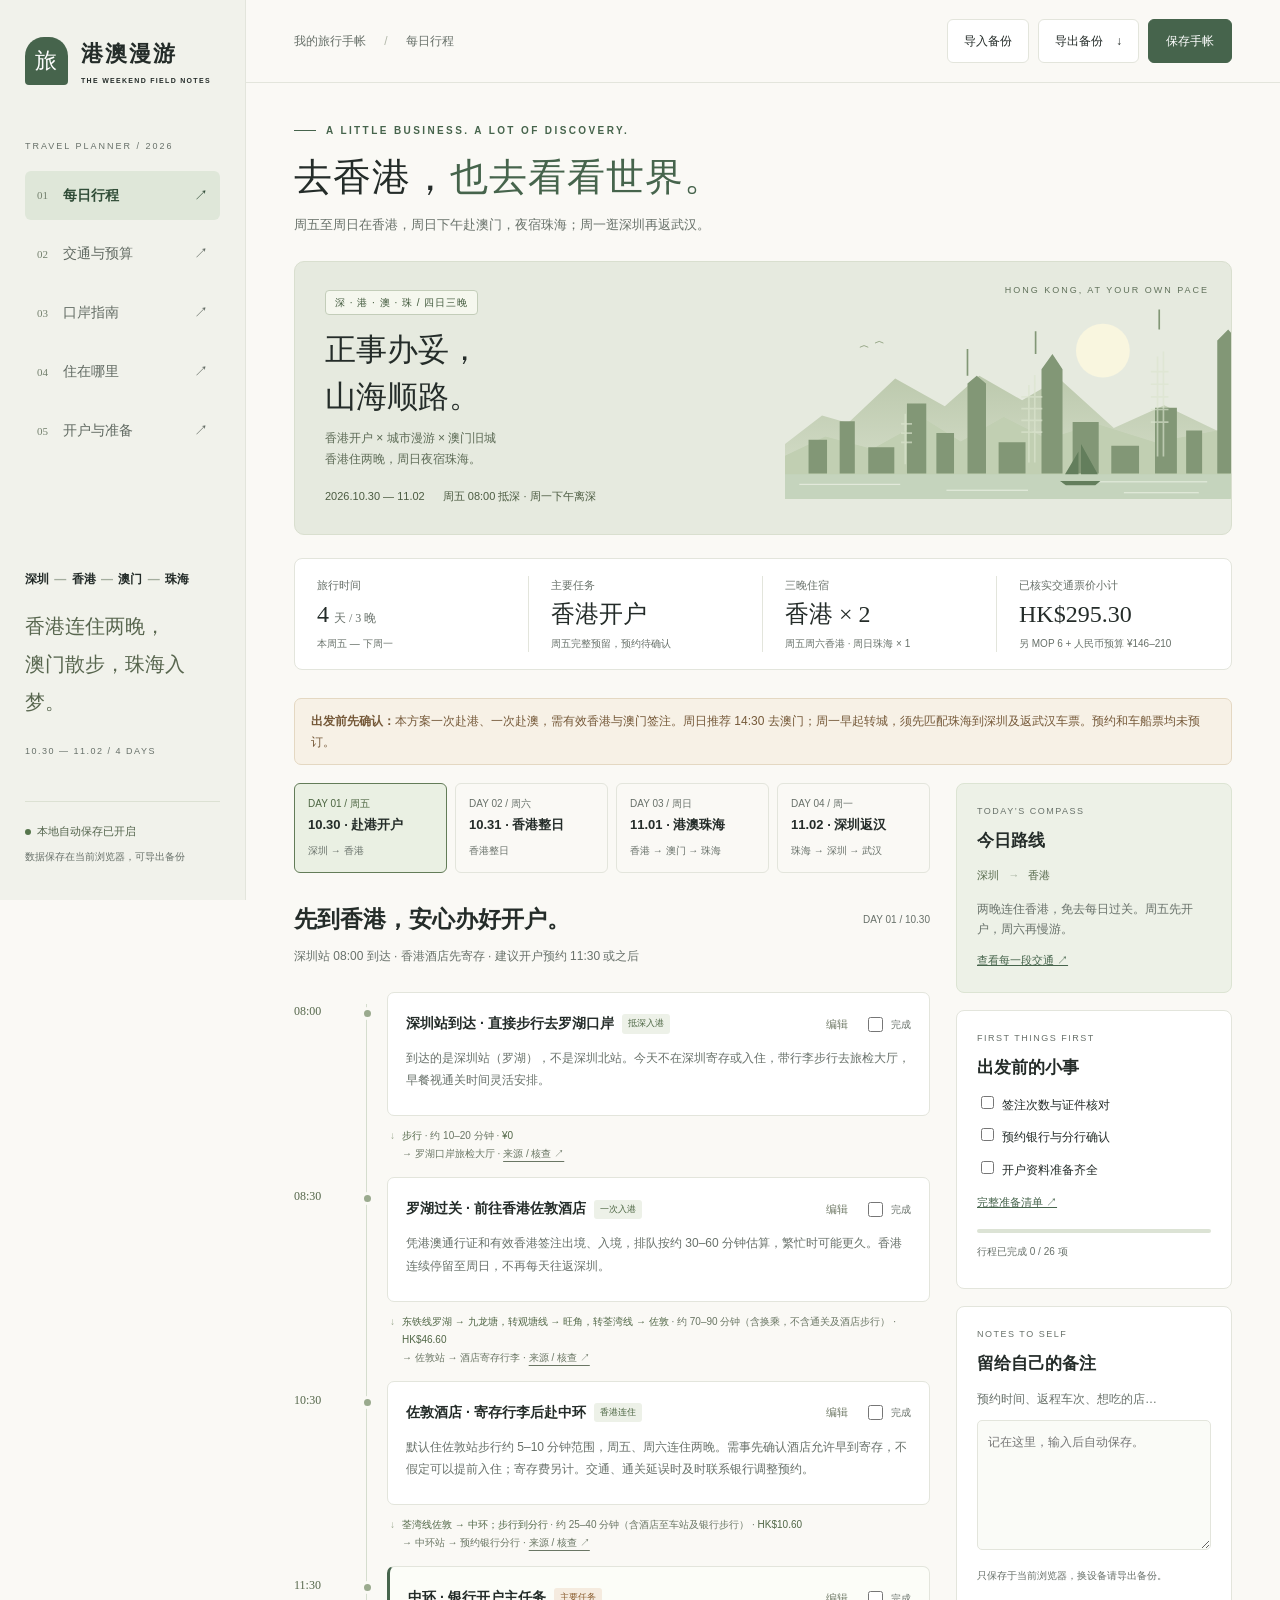
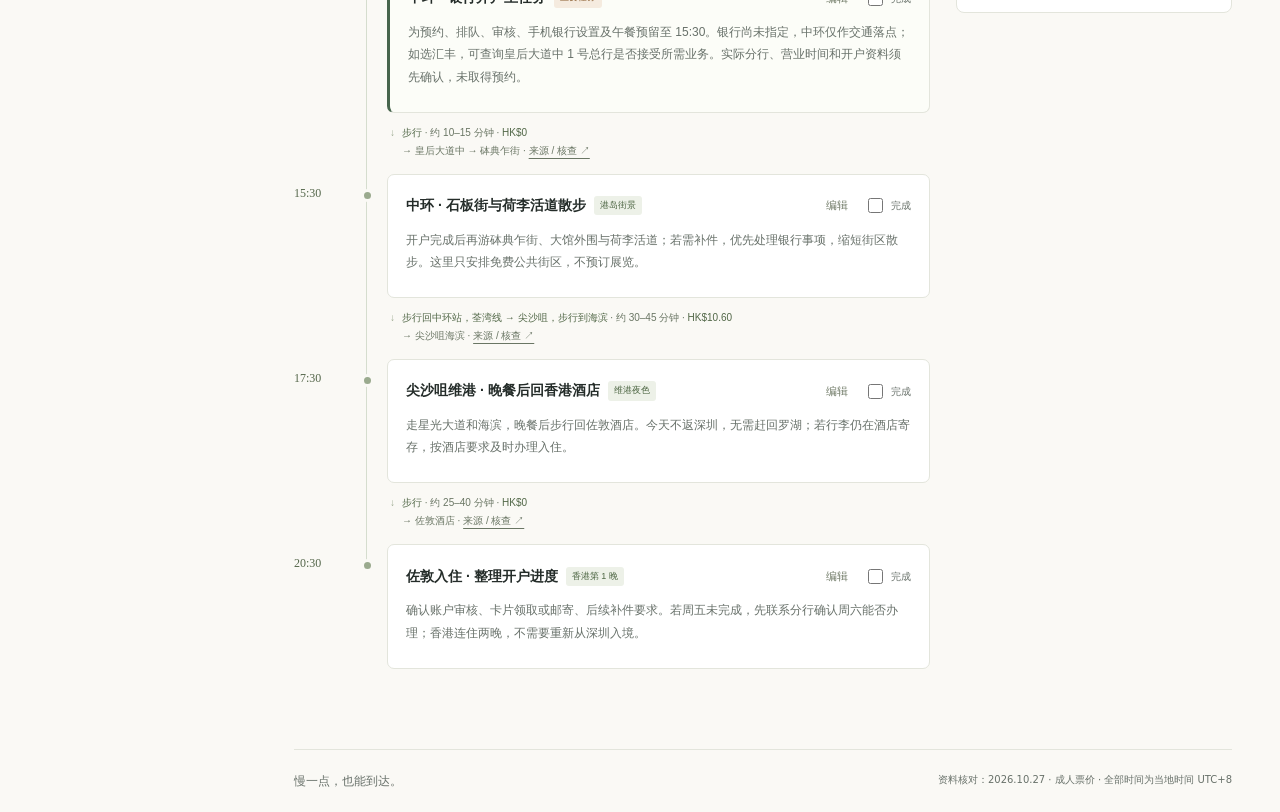
==== index.html @ 9a5b07c8 "Build Hong Kong and Macau travel planner with local persistence" ====
<!doctype html>
<html lang="zh-CN"><head><meta charset="UTF-8"><meta name="viewport" content="width=device-width, initial-scale=1"><meta name="theme-color" content="#faf9f5"><title>港澳漫游 · 四日旅行手帐</title><link rel="stylesheet" href="style.css"><script defer src="data.js"></script><script defer src="app.js"></script></head>
<body><a class="skip" href="#main">跳到主要内容</a>
<aside class="sidebar"><a class="brand" href="#itinerary"><span class="brand-mark">旅</span><span>港澳漫游<small>THE WEEKEND FIELD NOTES</small></span></a><div class="edition">TRAVEL PLANNER / 2026</div><nav aria-label="主导航"><a href="#itinerary" data-page="itinerary"><span>01</span>每日行程 <b>↗</b></a><a href="#transport" data-page="transport"><span>02</span>交通与预算 <b>↗</b></a><a href="#ports" data-page="ports"><span>03</span>口岸指南 <b>↗</b></a><a href="#stay" data-page="stay"><span>04</span>住在哪里 <b>↗</b></a><a href="#prepare" data-page="prepare"><span>05</span>开户与准备 <b>↗</b></a></nav><div class="side-trip"><div class="mini-route">深圳 <i>—</i> 香港 <i>—</i> 澳门 <i>—</i> 珠海</div><p>香港连住两晚，<br>澳门散步，珠海入梦。</p><span>10.30 — 11.02 / 4 DAYS</span></div><div class="side-bottom"><span class="dot"></span><span id="save-status" role="status">本地自动保存已开启</span><small>数据保存在当前浏览器，可导出备份</small></div></aside>
<div class="workspace"><header class="topbar"><span>我的旅行手帐 <span class="slash">/</span> <span id="breadcrumb">每日行程</span></span><div class="tools"><button id="legacy-export" hidden>导出旧方案</button><button id="import-button">导入备份</button><input id="import-file" type="file" accept="application/json,.json" hidden><button id="export-button">导出备份 <span>↓</span></button><button class="primary small" id="save-button">保存手帐</button></div></header>
<main id="main" tabindex="-1"></main><footer>慢一点，也能到达。 <span>资料核对：2026.10.27 · 成人票价 · 全部时间为当地时间 UTC+8</span></footer></div>
<div id="toast" role="status" aria-live="polite"></div>
<dialog id="edit-dialog"><form id="edit-form"><div class="section-kicker">MAKE IT YOURS</div><h2>编辑行程安排</h2><label>时间<input name="time" required maxlength="50"></label><label>地点 / 事项<input name="title" required maxlength="120"></label><label>具体安排<textarea name="description" rows="4" required maxlength="2000"></textarea></label><label>我的备注<textarea name="note" rows="3" maxlength="2000"></textarea></label><p class="muted">调整时间后请自行检查交通衔接；交通票价保留官方来源。</p><div class="dialog-actions"><button type="button" id="cancel-edit">取消</button><button type="submit" class="primary">保存修改</button></div></form></dialog>
</body></html>
---- style.css ----
:root{--paper:#faf9f5;--ink:#242c29;--muted:#68716a;--line:#e3e5dc;--green:#46644c;--light:#edf1e8;--orange:#a24d2f;--white:#fff;--serif:Georgia,'Songti SC','STSong',serif}*{box-sizing:border-box}body{margin:0;background:var(--paper);color:var(--ink);font-family:-apple-system,BlinkMacSystemFont,'PingFang SC','Microsoft YaHei',sans-serif;font-size:14px;line-height:1.7}a{color:inherit}button,input,textarea,select{font:inherit}button,a,input,textarea,select{touch-action:manipulation}button{cursor:pointer;min-height:44px;border:1px solid var(--line);background:white;padding:9px 16px;border-radius:6px;color:var(--ink);transition:background .15s}button:hover{background:var(--light)}:focus-visible{outline:3px solid #8b6539;outline-offset:4px}button.primary{background:var(--green);color:white;border-color:var(--green)}button.primary:hover{background:#344e39}.small{padding:7px 17px}a[target]{text-underline-offset:4px}.sidebar{position:fixed;width:246px;inset:0 auto 0 0;background:#f1f2eb;border-right:1px solid var(--line);padding:35px 25px;display:flex;flex-direction:column;z-index:5}.brand{text-decoration:none;display:flex;gap:13px;align-items:center;font-size:22px;font-weight:650;letter-spacing:2px}.brand-mark{width:43px;height:48px;display:grid;place-items:center;background:var(--green);color:#fff;border-radius:19px 19px 4px 4px;font-family:var(--serif);font-weight:400}.brand small{display:block;font-size:7px;letter-spacing:1.3px;margin-top:3px}.edition{font-size:9px;letter-spacing:2px;color:var(--muted);margin:52px 0 16px}nav{display:grid;gap:9px}nav a{display:flex;text-decoration:none;align-items:center;gap:15px;border-radius:6px;padding:13px 12px;color:#616a62;font-size:14px}nav a span{font:11px Georgia;color:#74816e}nav a b{margin-left:auto;font-weight:400}nav a.active{background:#dfe7d9;color:#314d38;font-weight:600}nav a:hover{background:#e5eadd}.side-trip{margin-top:auto;padding-top:50px}.mini-route{font-size:13px;font-weight:600}.mini-route i{color:#a4ad9e;font-style:normal;margin:0 4px}.side-trip p{font-family:var(--serif);font-size:20px;line-height:1.9;margin:17px 0;color:#58664f}.side-trip>span{font-size:9px;letter-spacing:1.5px;color:var(--muted)}.side-bottom{margin-top:40px;border-top:1px solid #dce1d3;padding-top:20px;font-size:11px;color:#52634b}.side-bottom small{display:block;font-size:10px;margin-top:7px;color:var(--muted)}.dot{display:inline-block;width:6px;height:6px;border-radius:50%;background:#56754c;margin-right:6px}.workspace{margin-left:246px}.topbar{height:83px;border-bottom:1px solid var(--line);padding:0 48px;display:flex;align-items:center;justify-content:space-between;color:var(--muted);font-size:12px}.slash{margin:0 15px;color:#b3b9ab}.tools{display:flex;gap:9px}.tools button{font-size:12px}.tools button span{margin-left:10px}main{max-width:1390px;margin:auto;padding:39px 48px 60px}.section-kicker{font-size:10px;color:var(--green);letter-spacing:2.4px;font-weight:600;display:flex;align-items:center;gap:10px}.section-kicker:before{content:'';width:22px;height:1px;background:var(--green)}h1{font-family:var(--serif);font-size:38px;font-weight:500;line-height:1.4;letter-spacing:1px;margin:12px 0 10px}h1 em{font-style:normal;color:var(--green)}.intro{color:var(--muted);font-size:13px;margin:0 0 25px}h2{font-size:21px;font-family:var(--serif);font-weight:600;margin:0}h3{font-size:16px;margin:0 0 8px}p{margin:8px 0}.hero{display:grid;grid-template-columns:1.1fr 1fr;min-height:226px;background:#e6eadf;border:1px solid #d9dfcf;border-radius:10px;overflow:hidden;position:relative}.hero-copy{padding:28px 30px;z-index:1}.pill{display:inline-block;border:1px solid #c3cdb9;color:#41593c;background:#f5f7ee;padding:3px 9px;border-radius:4px;font-size:10px;letter-spacing:1px}.hero h2{font-size:31px;margin:12px 0 7px;font-weight:500;line-height:1.5}.hero p{font-size:12px;color:#5d6b56}.hero-meta{display:flex;gap:18px;margin-top:18px;color:#4c5c42;font-size:11px}.hero-art{position:relative;align-self:stretch;overflow:hidden;min-width:0}.hero-art svg{height:100%;width:100%;position:absolute;bottom:0;right:0}.art-caption{position:absolute;right:22px;top:21px;font-size:9px;letter-spacing:2px;color:#62725c}.stats{display:grid;grid-template-columns:repeat(4,1fr);margin:23px 0 28px;border:1px solid var(--line);background:white;border-radius:8px;padding:17px 0}.stat{padding:0 22px;border-right:1px solid var(--line)}.stat:last-child{border:0}.stat small{display:block;color:var(--muted);font-size:11px}.stat strong{font-family:Georgia,'Songti SC',serif;font-size:24px;font-weight:400}.stat strong span{font-family:inherit;font-size:12px;margin-left:5px;color:var(--muted)}.stat .tiny{font-size:10px;color:var(--muted)}.notice{border:1px solid #e4d8c2;background:#f7f1e6;color:#755939;border-radius:7px;padding:12px 16px;font-size:12px;margin:18px 0}.notice strong{font-weight:600}.itinerary-layout{display:grid;grid-template-columns:minmax(0,1fr) 276px;gap:26px}.day-tabs{display:grid;grid-template-columns:repeat(4,1fr);gap:8px;margin-bottom:27px}.day-tab{text-align:left;padding:12px 13px;border-radius:6px;background:transparent;line-height:1.5}.day-tab span{font-size:10px;color:var(--muted);display:block}.day-tab b{display:block;font-size:13px;margin:4px 0}.day-tab small{font-size:10px;color:var(--muted)}.day-tab[aria-selected=true]{border-color:#637c58;background:#eaf0e3}.day-tab[aria-selected=true] span{color:#4c6541}.day-heading{display:flex;align-items:center;justify-content:space-between;margin:0 0 7px}.day-heading h2{font-size:23px}.day-heading>span{font-size:10px;color:var(--muted)}.day-sub{font-size:12px;color:var(--muted);margin:0 0 26px}.timeline{padding-left:0}.event{position:relative;display:grid;grid-template-columns:66px minmax(0,1fr);gap:14px}.event:before{content:'';position:absolute;left:72px;top:12px;bottom:-16px;width:1px;background:#d5ddce}.event:last-child:before{display:none}.time{font:12px Georgia;padding-top:12px;color:#56684c}.event-content{position:relative;padding:0 0 0 13px;min-width:0}.event-content:before{content:'';position:absolute;left:-13px;top:15px;width:7px;height:7px;background:#9aaa8e;border:3px solid var(--paper);border-radius:50%;box-sizing:content-box}.event-card{background:white;border:1px solid var(--line);border-radius:7px;padding:16px 18px}.event-card.priority{border-left:3px solid var(--green);background:#fcfdf8}.event-top{display:flex;align-items:center;gap:8px}.event-top h3{font-size:14px;font-weight:600;margin:0}.event-card p{font-size:12px;color:var(--muted);line-height:1.85}.tag{font-size:9px;padding:2px 6px;border-radius:3px;background:var(--light);color:#4c6542;white-space:nowrap}.tag.warm{background:#f5ebdf;color:#885a2b}.event-tools{margin-left:auto;display:flex;align-items:center;gap:9px}.edit{padding:0 7px;border:0;color:#737d6a;background:transparent;font-size:11px;min-height:30px}.done-label{display:flex;align-items:center;gap:5px;color:var(--muted);font-size:10px;cursor:pointer;min-height:30px}.done-label input{accent-color:var(--green);width:15px;height:15px}.completed h3{text-decoration:line-through;color:#7a8274}.transfer{font-size:10px;color:#6a7664;padding:11px 3px 14px;display:flex;gap:7px;align-items:flex-start}.transfer span{line-height:1.8}.transfer b{font-weight:500;color:#516747}.transfer:before{content:'↓';color:#9ba98f}.note-preview{border-top:1px dashed var(--line);padding-top:8px;color:#725c42!important}.rail-card{background:white;border:1px solid var(--line);border-radius:8px;padding:20px;margin-bottom:17px}.rail-label{font-size:9px;letter-spacing:1.5px;color:var(--muted);margin-bottom:10px}.rail-card h3{font:600 17px var(--serif);margin-bottom:14px}.rail-card p{font-size:12px;color:var(--muted)}.rail-card a{font-size:11px;color:var(--green)}.simple-route{display:flex;flex-wrap:wrap;gap:9px;align-items:center;font-size:11px;color:#56694b;margin:14px 0}.simple-route i{color:#a9b3a1}.rail-card.green{background:#edf1e7;border-color:#dce4d3}.rail-card label{font-size:12px;display:block;margin:10px 0}.rail-card input[type=checkbox]{accent-color:var(--green);margin-right:8px}.notes{width:100%;resize:vertical;min-height:130px;font-size:12px;border:1px solid var(--line);border-radius:5px;background:#fafbf7;padding:10px;line-height:1.9}.source-line{font-size:10px!important;color:var(--muted);margin-top:10px!important}.source-line a{color:var(--green)}.section-top{display:flex;justify-content:space-between;align-items:center;margin:28px 0 18px}.section-top span{font-size:12px;color:var(--muted)}.cards{display:grid;grid-template-columns:repeat(3,minmax(0,1fr));gap:18px}.card{background:white;border:1px solid var(--line);border-radius:8px;padding:23px}.card.selected{border-color:#718763;background:#f2f5ed}.card .number{color:#70855f;font:26px Georgia}.card p,.card li{font-size:13px;color:var(--muted)}.card ul{padding-left:18px}.card h3{margin-top:13px}.card button{margin-top:14px;width:100%}.cards.two{grid-template-columns:repeat(2,minmax(0,1fr))}.table-wrap{overflow:auto;border:1px solid var(--line);border-radius:8px;background:white}table{border-collapse:collapse;width:100%;font-size:12px;text-align:left}th{background:#eef1e7;font-size:11px;color:#57654e;font-weight:500;padding:14px 16px;white-space:nowrap}td{padding:15px 16px;border-top:1px solid var(--line);vertical-align:top;min-width:110px}td:first-child{min-width:160px;font-weight:600}td small{display:block;font-weight:400;color:var(--muted);margin-top:5px}td a{color:var(--green)}.filter-row{display:flex;gap:8px;flex-wrap:wrap;margin:20px 0}.filter-row button{font-size:12px}.filter-row button.active{background:var(--green);color:white}.search-input{border:1px solid var(--line);border-radius:5px;padding:10px 13px;background:#fff;width:min(360px,100%);min-height:44px}.budget-grid{display:grid;grid-template-columns:1fr 1fr;gap:25px}.budget-fields{display:grid;grid-template-columns:1fr 1fr;gap:16px}.budget-fields label{display:block;font-size:12px;color:var(--muted)}input,textarea,select{border:1px solid #cbd1c3;border-radius:5px;padding:10px;background:#fff;color:var(--ink);max-width:100%}.budget-fields input{width:100%;margin-top:5px}.budget-total{font:40px Georgia;margin:15px 0;color:var(--green)}.checklist{display:grid;gap:13px;margin:20px 0}.checklist label{display:flex;gap:11px;font-size:13px;align-items:flex-start;min-height:30px}.checklist input{width:18px;height:18px;accent-color:var(--green);margin-top:4px}.sources{display:grid;gap:12px}.sources a{color:var(--green);font-size:12px}.sources p{font-size:12px;color:var(--muted)}.muted{color:var(--muted);font-size:12px}.empty{padding:30px;color:var(--muted)}footer{margin:0 48px;padding:21px 0;border-top:1px solid var(--line);font-family:var(--serif);font-size:12px;color:var(--muted);display:flex;justify-content:space-between;gap:15px}footer span{font-family:system-ui;font-size:10px}dialog{border:1px solid var(--line);border-radius:12px;box-shadow:0 20px 90px #25311e30;width:min(560px,92vw);padding:30px}dialog::backdrop{background:#1e2d2055}dialog label{display:grid;gap:6px;margin:15px 0;font-size:12px}dialog h2{margin:10px 0 20px}dialog textarea{resize:vertical}.dialog-actions{display:flex;justify-content:flex-end;gap:10px}#toast{position:fixed;bottom:24px;left:50%;transform:translateX(-50%);padding:12px 22px;background:#304c35;color:#fff;box-shadow:0 5px 30px #20352022;border-radius:7px;z-index:100;display:none;font-size:13px}.skip{position:fixed;top:-60px;background:white;z-index:200;padding:12px}.skip:focus{top:0}.progress-track{height:4px;background:#dce3d5;border-radius:9px;overflow:hidden;margin:15px 0 10px}.progress-track div{height:100%;background:var(--green)}.read-more{margin-top:20px}details{background:#fff;border:1px solid var(--line);border-radius:7px;padding:16px 20px;margin:14px 0;font-size:13px}summary{cursor:pointer;font-weight:600;min-height:30px}.price{white-space:nowrap;color:var(--green);font-family:Georgia,serif;font-size:16px}.mobile-title{display:none}@media(min-width:1550px){main{padding-top:48px}.hero{min-height:250px}.hero h2{font-size:36px}}@media(max-width:1180px){.sidebar{width:205px;padding:30px 19px}.workspace{margin-left:205px}.topbar{padding:0 28px}main{padding:30px 28px 45px}.itinerary-layout{grid-template-columns:minmax(0,1fr) 230px;gap:18px}.hero-copy{padding:24px}.hero h2{font-size:27px}.event-top{flex-wrap:wrap}.event-tools{margin-left:0}.cards{gap:12px}.stat{padding:0 14px}footer{margin:0 28px}}@media(max-width:960px){.itinerary-layout{grid-template-columns:1fr}.right-rail{display:grid;grid-template-columns:1fr 1fr;gap:15px}.rail-card{margin:0}.right-rail .rail-card:last-child{grid-column:1/-1}.cards{grid-template-columns:1fr}.cards.two{grid-template-columns:1fr}.budget-grid{grid-template-columns:1fr}.topbar>span{display:none}.topbar{justify-content:flex-end}.hero{grid-template-columns:1.2fr 1fr}.hero h2{font-size:24px}.hero-copy{padding:23px 20px}.hero-meta{gap:10px;font-size:10px}.stats{grid-template-columns:1fr 1fr;gap:18px}.stat:nth-child(2){border:0}.stat strong{font-size:24px}}@media(max-width:700px){body{font-size:14px}.sidebar{position:relative;width:100%;padding:18px 20px 0;display:block;border-right:0;border-bottom:1px solid var(--line)}.brand{font-size:20px}.brand-mark{height:39px;width:36px}.brand small{font-size:7px}.edition,.side-trip,.side-bottom{display:none}nav{display:flex;gap:0;margin-top:17px;overflow:auto}nav a{padding:12px 12px;white-space:nowrap;border-radius:0;font-size:12px;min-height:44px}nav a span,nav a b{display:none}nav a.active{background:transparent;border-bottom:2px solid var(--green)}.workspace{margin:0}.topbar{padding:12px 20px;height:auto;background:#faf9f5}.tools{gap:7px}.tools button{padding:6px 12px;font-size:11px}main{padding:25px 20px 40px}h1{font-size:30px}.intro{font-size:12px}.hero{grid-template-columns:1fr;min-height:280px}.hero-copy{padding:23px;max-width:88%}.hero h2{font-size:29px}.hero-art{position:absolute;right:-35px;bottom:0;width:75%;height:145px;opacity:.5}.hero-copy{z-index:2}.hero-meta{margin-top:12px}.hero p{max-width:220px}.art-caption{display:none}.stats{margin:17px 0 23px;padding:15px 0;gap:14px}.stat{padding:0 16px}.stat small{font-size:10px}.stat strong{font-size:23px}.stat .tiny{font-size:9px}.day-tabs{gap:5px;margin-bottom:23px}.day-tab{padding:10px 8px}.day-tab b{font-size:12px}.day-tab small{font-size:9px}.day-heading h2{font-size:20px}.day-heading>span{font-size:9px}.event{grid-template-columns:48px minmax(0,1fr);gap:11px}.event:before{left:53px}.event-content{padding-left:8px}.event-content:before{left:-11px}.event-card{padding:14px}.time{font-size:11px}.event-top h3{font-size:13px}.event-top{gap:6px}.event-tools{width:100%;justify-content:flex-end}.event-card p{font-size:12px}.right-rail{grid-template-columns:1fr}.right-rail .rail-card:last-child{grid-column:auto}.cards.two{grid-template-columns:1fr}.budget-fields{gap:13px}.card{padding:20px}footer{margin:0 20px;display:block}footer span{display:block;margin-top:7px}.notice{font-size:11px}.table-wrap{margin-right:0}.section-top{gap:10px;align-items:flex-start}.section-top h2{font-size:20px}}@media(prefers-reduced-motion:reduce){*{transition:none!important;scroll-behavior:auto!important}}@media print{.sidebar,.topbar,.tools,.filter-row,.edit,.event-tools,footer{display:none}.workspace{margin:0}main{padding:15px}.itinerary-layout{display:block}.right-rail{display:none}.event-card{break-inside:avoid}a{color:inherit}.hero{min-height:160px}}

/* Backups add a fourth action when migrating from the original itinerary. */
.tools{flex-wrap:wrap;justify-content:flex-end}.mini-route{font-size:12px}.mini-route i{margin:0 2px}
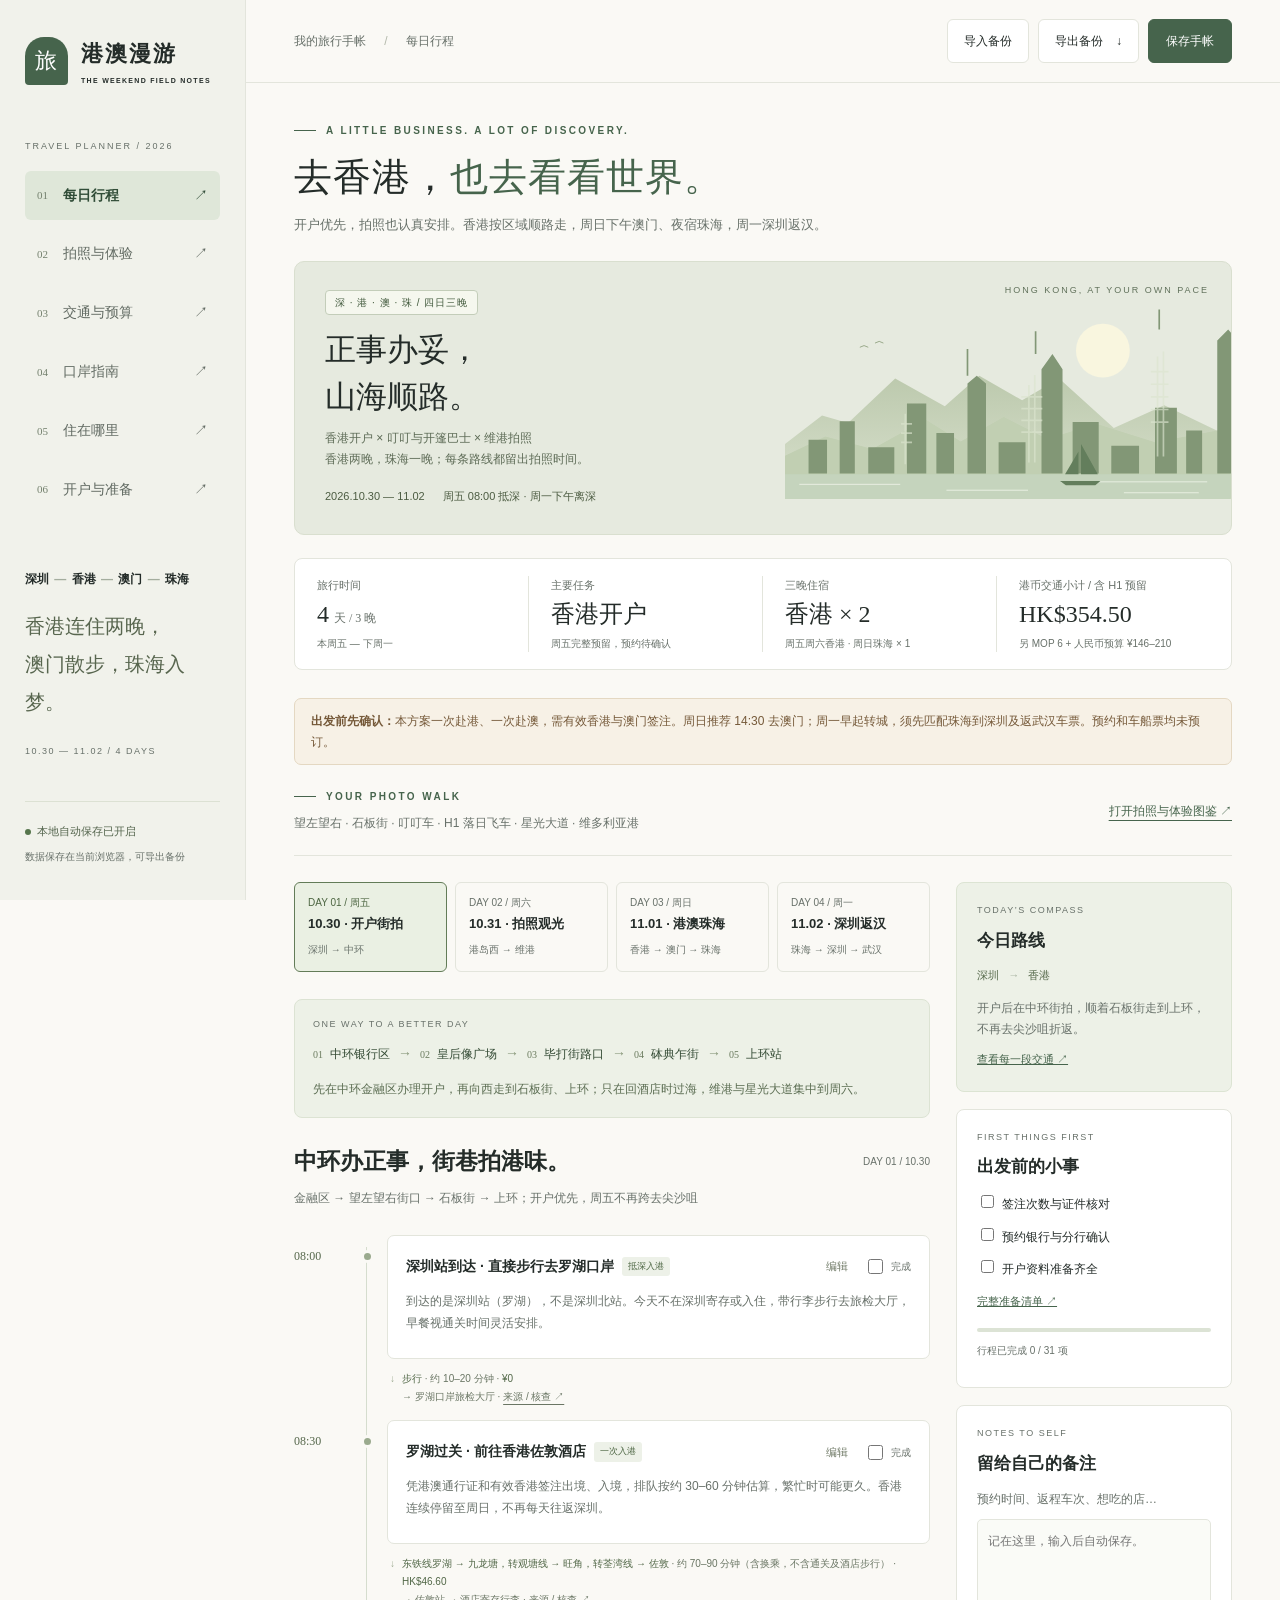
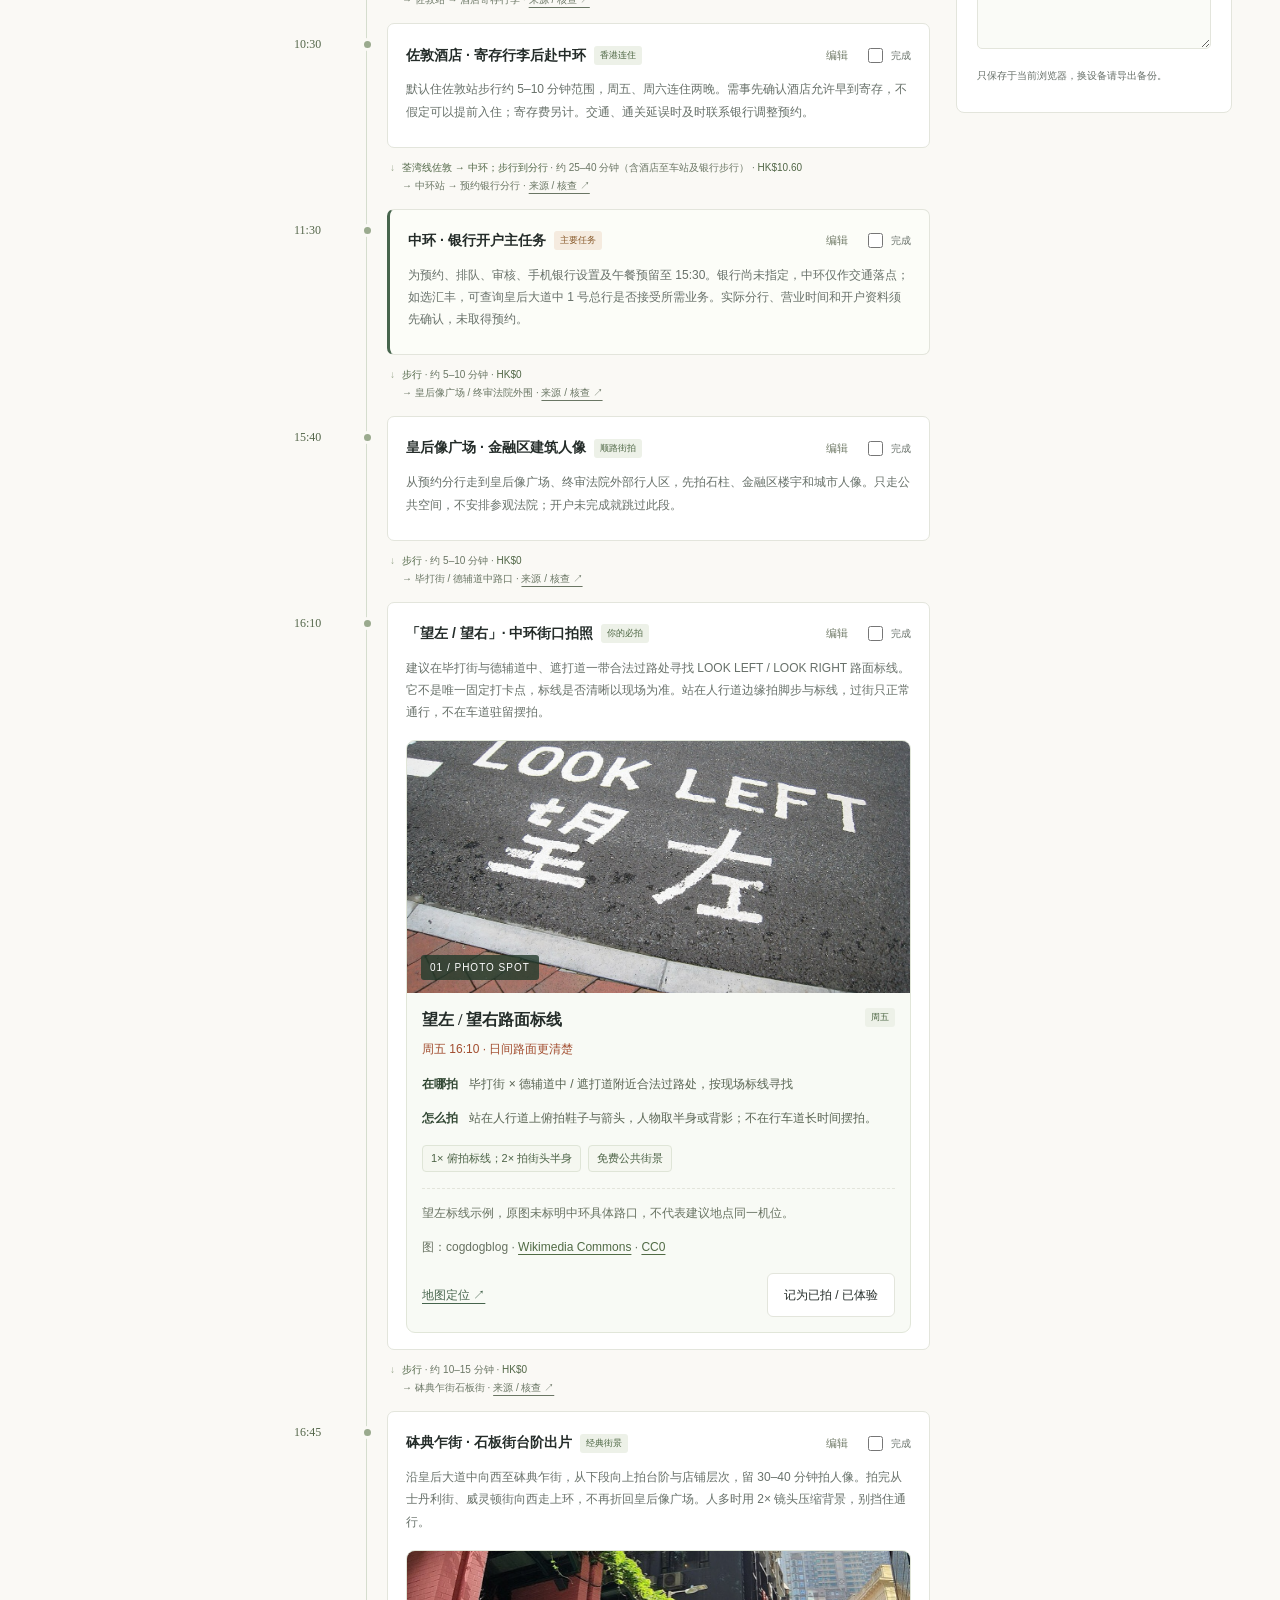
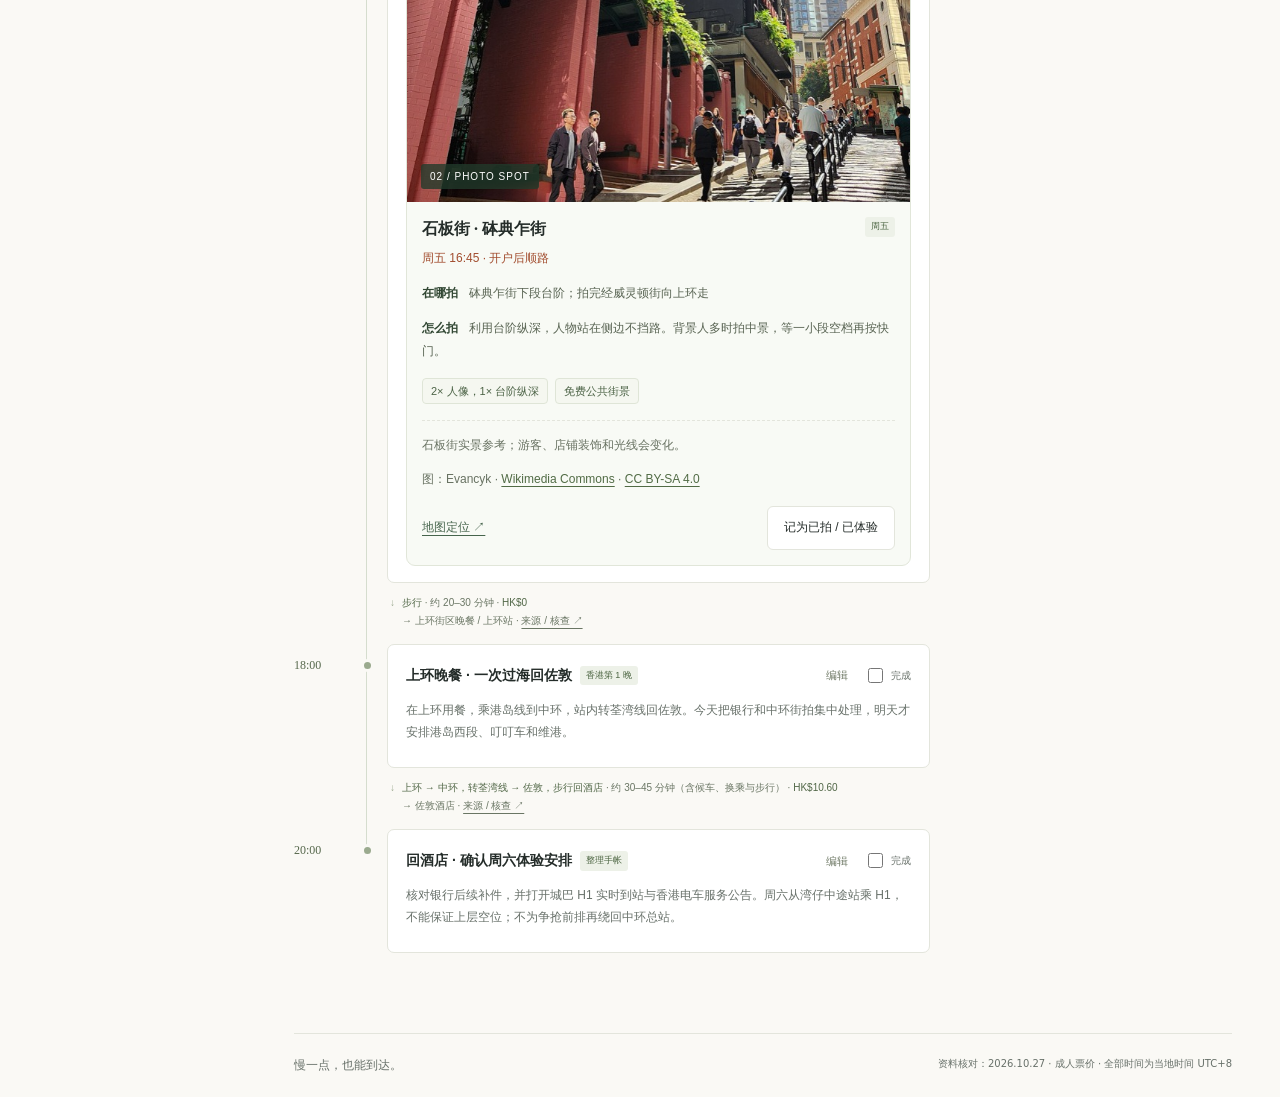
==== commit 72191b80: "Add photo spots, tram and sightseeing bus experiences with licensed images" ====
--- a/index.html
+++ b/index.html
@@ -1,7 +1,7 @@
 <!doctype html>
 <html lang="zh-CN"><head><meta charset="UTF-8"><meta name="viewport" content="width=device-width, initial-scale=1"><meta name="theme-color" content="#faf9f5"><title>港澳漫游 · 四日旅行手帐</title><link rel="stylesheet" href="style.css"><script defer src="data.js"></script><script defer src="app.js"></script></head>
 <body><a class="skip" href="#main">跳到主要内容</a>
-<aside class="sidebar"><a class="brand" href="#itinerary"><span class="brand-mark">旅</span><span>港澳漫游<small>THE WEEKEND FIELD NOTES</small></span></a><div class="edition">TRAVEL PLANNER / 2026</div><nav aria-label="主导航"><a href="#itinerary" data-page="itinerary"><span>01</span>每日行程 <b>↗</b></a><a href="#transport" data-page="transport"><span>02</span>交通与预算 <b>↗</b></a><a href="#ports" data-page="ports"><span>03</span>口岸指南 <b>↗</b></a><a href="#stay" data-page="stay"><span>04</span>住在哪里 <b>↗</b></a><a href="#prepare" data-page="prepare"><span>05</span>开户与准备 <b>↗</b></a></nav><div class="side-trip"><div class="mini-route">深圳 <i>—</i> 香港 <i>—</i> 澳门 <i>—</i> 珠海</div><p>香港连住两晚，<br>澳门散步，珠海入梦。</p><span>10.30 — 11.02 / 4 DAYS</span></div><div class="side-bottom"><span class="dot"></span><span id="save-status" role="status">本地自动保存已开启</span><small>数据保存在当前浏览器，可导出备份</small></div></aside>
+<aside class="sidebar"><a class="brand" href="#itinerary"><span class="brand-mark">旅</span><span>港澳漫游<small>THE WEEKEND FIELD NOTES</small></span></a><div class="edition">TRAVEL PLANNER / 2026</div><nav aria-label="主导航"><a href="#itinerary" data-page="itinerary"><span>01</span>每日行程 <b>↗</b></a><a href="#photos" data-page="photos"><span>02</span>拍照与体验 <b>↗</b></a><a href="#transport" data-page="transport"><span>03</span>交通与预算 <b>↗</b></a><a href="#ports" data-page="ports"><span>04</span>口岸指南 <b>↗</b></a><a href="#stay" data-page="stay"><span>05</span>住在哪里 <b>↗</b></a><a href="#prepare" data-page="prepare"><span>06</span>开户与准备 <b>↗</b></a></nav><div class="side-trip"><div class="mini-route">深圳 <i>—</i> 香港 <i>—</i> 澳门 <i>—</i> 珠海</div><p>香港连住两晚，<br>澳门散步，珠海入梦。</p><span>10.30 — 11.02 / 4 DAYS</span></div><div class="side-bottom"><span class="dot"></span><span id="save-status" role="status">本地自动保存已开启</span><small>数据保存在当前浏览器，可导出备份</small></div></aside>
 <div class="workspace"><header class="topbar"><span>我的旅行手帐 <span class="slash">/</span> <span id="breadcrumb">每日行程</span></span><div class="tools"><button id="legacy-export" hidden>导出旧方案</button><button id="import-button">导入备份</button><input id="import-file" type="file" accept="application/json,.json" hidden><button id="export-button">导出备份 <span>↓</span></button><button class="primary small" id="save-button">保存手帐</button></div></header>
 <main id="main" tabindex="-1"></main><footer>慢一点，也能到达。 <span>资料核对：2026.10.27 · 成人票价 · 全部时间为当地时间 UTC+8</span></footer></div>
 <div id="toast" role="status" aria-live="polite"></div>
--- a/style.css
+++ b/style.css
@@ -2,3 +2,10 @@
 
 /* Backups add a fourth action when migrating from the original itinerary. */
 .tools{flex-wrap:wrap;justify-content:flex-end}.mini-route{font-size:12px}.mini-route i{margin:0 2px}
+/* Photo guide: real local images, visible credits and a route before each timeline. */
+.photo-entry{display:flex;justify-content:space-between;gap:20px;align-items:center;border-bottom:1px solid var(--line);padding:5px 0 22px;margin:8px 0 26px}.photo-entry p{font-size:12px;color:var(--muted);margin:8px 0 0}.map-link{display:inline-flex;align-items:center;min-height:44px;color:var(--green);font-size:12px;text-underline-offset:5px;white-space:nowrap}.route-ribbon{background:#edf1e7;border:1px solid #dce3d3;border-radius:8px;padding:17px 18px;margin:0 0 24px}.route-ribbon .rail-label{margin:0 0 10px}.route-stops{display:flex;flex-wrap:wrap;gap:7px 8px;align-items:center}.route-stops>span{display:inline-flex;gap:7px;align-items:center;font-size:12px;color:#334a34}.route-stops b{font:10px Georgia;color:#6a7b5e}.route-stops i{font-style:normal;color:#879779}.route-ribbon p{font-size:12px;line-height:1.85;color:#5b6d52;margin:12px 0 0}.photo-grid{display:grid;grid-template-columns:repeat(2,minmax(0,1fr));gap:22px;margin:0 0 30px}.photo-card{border:1px solid var(--line);border-radius:9px;overflow:hidden;background:white;min-width:0}.photo-card figure{position:relative;margin:0;background:#dce3d6;aspect-ratio:16/10;overflow:hidden}.photo-card figure>a{display:block;height:100%}.photo-card img{display:block;width:100%;height:100%;object-fit:cover}.photo-card img[src*="central.jpg"]{object-position:center 80%}.photo-card img[src*="crossing.jpg"]{object-position:center 55%}.photo-index{position:absolute;left:14px;bottom:13px;font-size:10px;letter-spacing:1px;color:white;background:#213a2ac9;padding:4px 9px;border-radius:3px;pointer-events:none}.photo-body{padding:21px}.photo-heading{display:flex;justify-content:space-between;align-items:flex-start;gap:12px}.photo-heading h3{font-family:var(--serif);font-size:20px;line-height:1.5;margin:0}.photo-body p{font-size:13px;line-height:1.9;color:#596453;margin:12px 0}.photo-body p strong{font-weight:600;color:#314733;margin-right:8px}.photo-body .photo-when{font-size:12px;color:var(--orange);margin-top:6px}.photo-chips{display:flex;gap:7px;flex-wrap:wrap;margin-top:15px}.photo-chips span{font-size:11px;color:#4c6346;border:1px solid #dfe5d7;background:#f5f7f0;padding:3px 8px;border-radius:4px}.photo-body .photo-caption{font-size:12px;color:#687262;border-top:1px dashed var(--line);padding-top:13px;margin-top:16px}.photo-credit{font-size:12px;color:#687262;line-height:1.8;overflow-wrap:anywhere}.photo-credit a{color:#516b45;text-underline-offset:3px}.photo-actions{display:flex;align-items:center;justify-content:space-between;gap:10px;margin-top:15px}.photo-actions button{font-size:12px}.photo-card.compact{margin-top:17px;background:#f8faf5;border-color:#e1e6d9}.compact figure{aspect-ratio:2/1}.compact .photo-body{padding:15px}.compact .photo-heading h3{font-size:16px}.compact .photo-body p{font-size:12px}.photo-hero{position:relative;min-height:230px;border-radius:10px;overflow:hidden;background:#142022;color:white;margin:20px 0}.photo-hero>img{position:absolute;inset:0;width:100%;height:100%;object-fit:cover;opacity:.58}.photo-hero>div{position:relative;padding:34px}.photo-hero h2{font-size:31px;line-height:1.6;font-weight:400;margin:14px 0}.photo-hero p{font-size:12px;color:#edf1e8}.photo-hero .pill{background:#f3f6eedd}.photo-hero .photo-credit{position:relative}.photo-grid+.section-top{margin-top:35px}
+@media(max-width:1050px){.photo-heading h3{font-size:18px}.photo-actions{flex-wrap:wrap}.photo-body{padding:17px}.photo-grid{gap:16px}.photo-entry{align-items:flex-start}.photo-entry .map-link{white-space:normal}}
+@media(max-width:700px){.photo-grid{grid-template-columns:1fr;gap:19px}.photo-entry{display:block;padding-bottom:15px}.photo-entry .map-link{margin-top:8px}.photo-heading h3{font-size:20px}.photo-body{padding:18px}.photo-hero{min-height:250px}.photo-hero>div{padding:24px}.photo-hero h2{font-size:26px}.route-ribbon{padding:14px}.route-stops>span{font-size:11px}.route-ribbon p{font-size:12px}.compact figure{aspect-ratio:16/10}.compact .photo-body{padding:13px}.compact .photo-actions{display:block}.compact .photo-actions button{width:100%;margin-top:5px}.photo-credit{font-size:12px}.photo-index{left:10px;bottom:10px}.photo-card figure{aspect-ratio:16/11}}
+@media print{.photo-actions,.photo-entry{display:none}.photo-card{break-inside:avoid}}
+
+.event .time{overflow-wrap:anywhere;line-height:1.6}
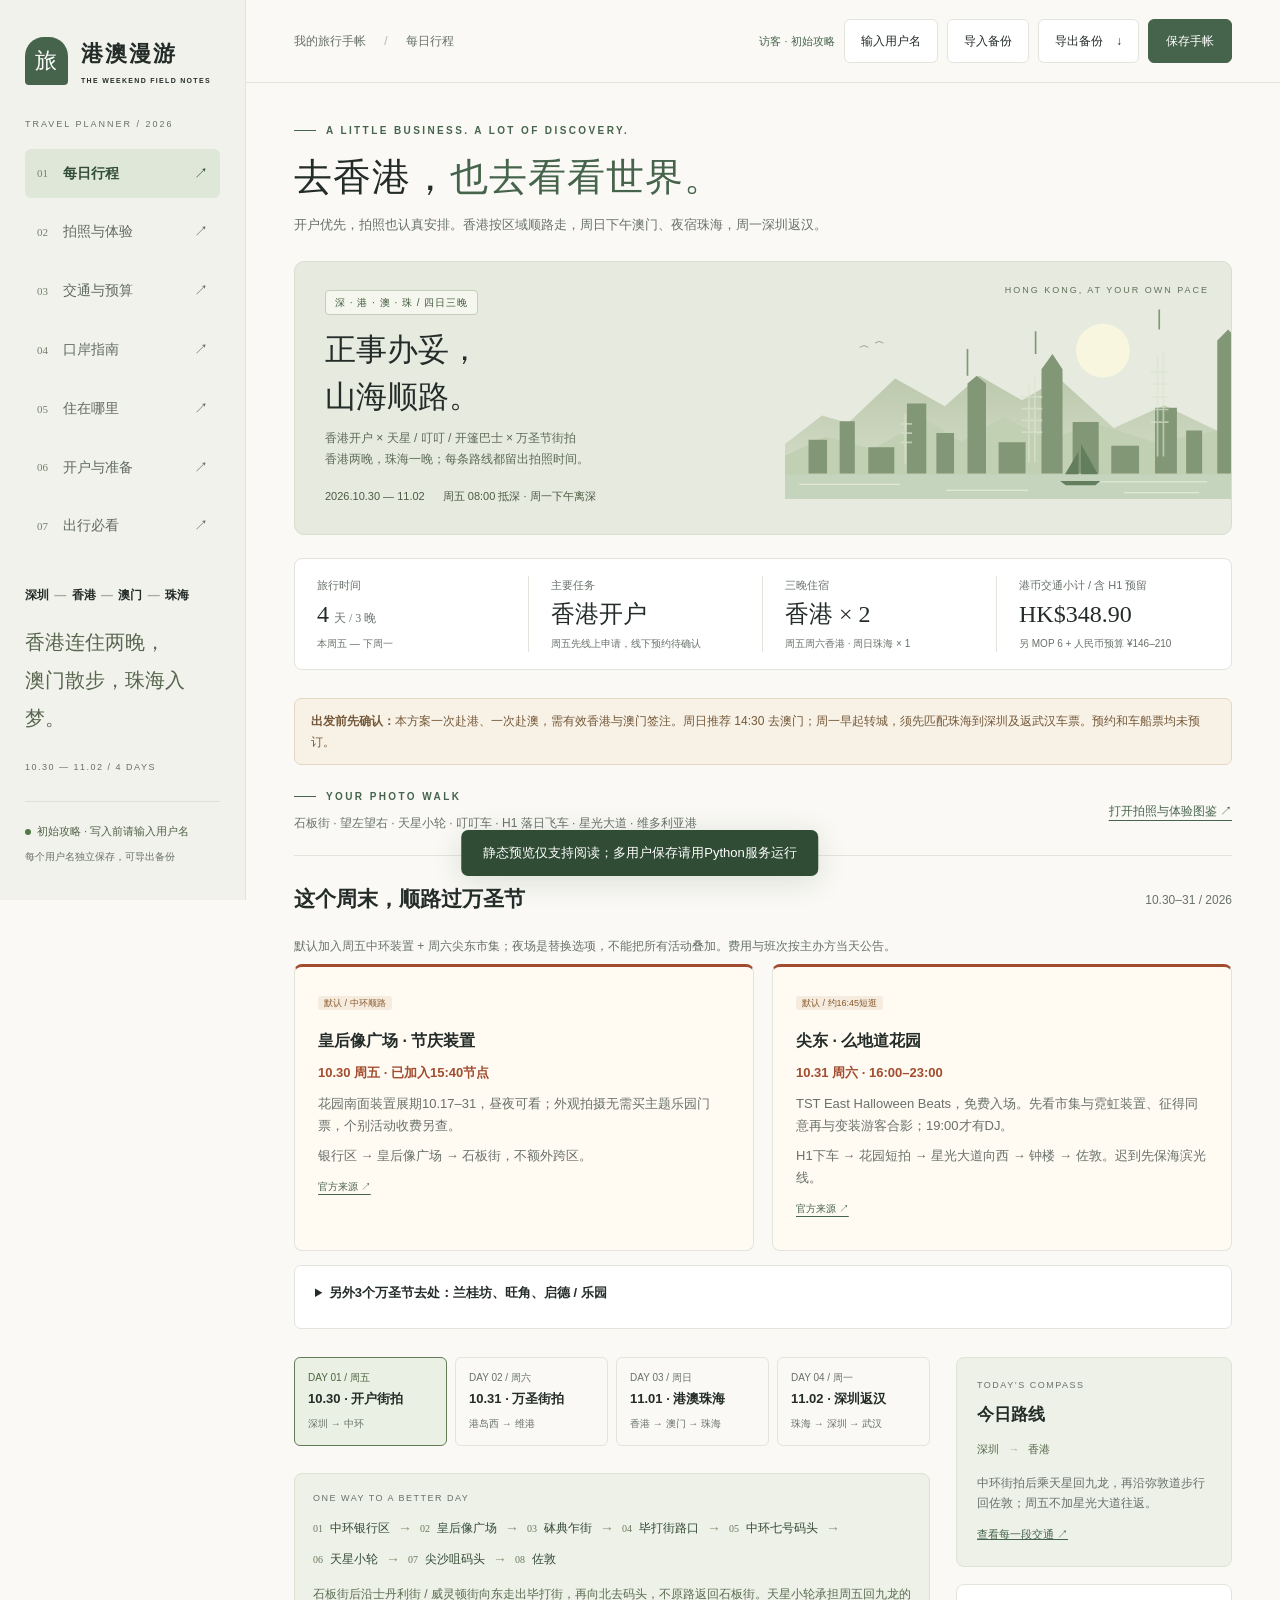
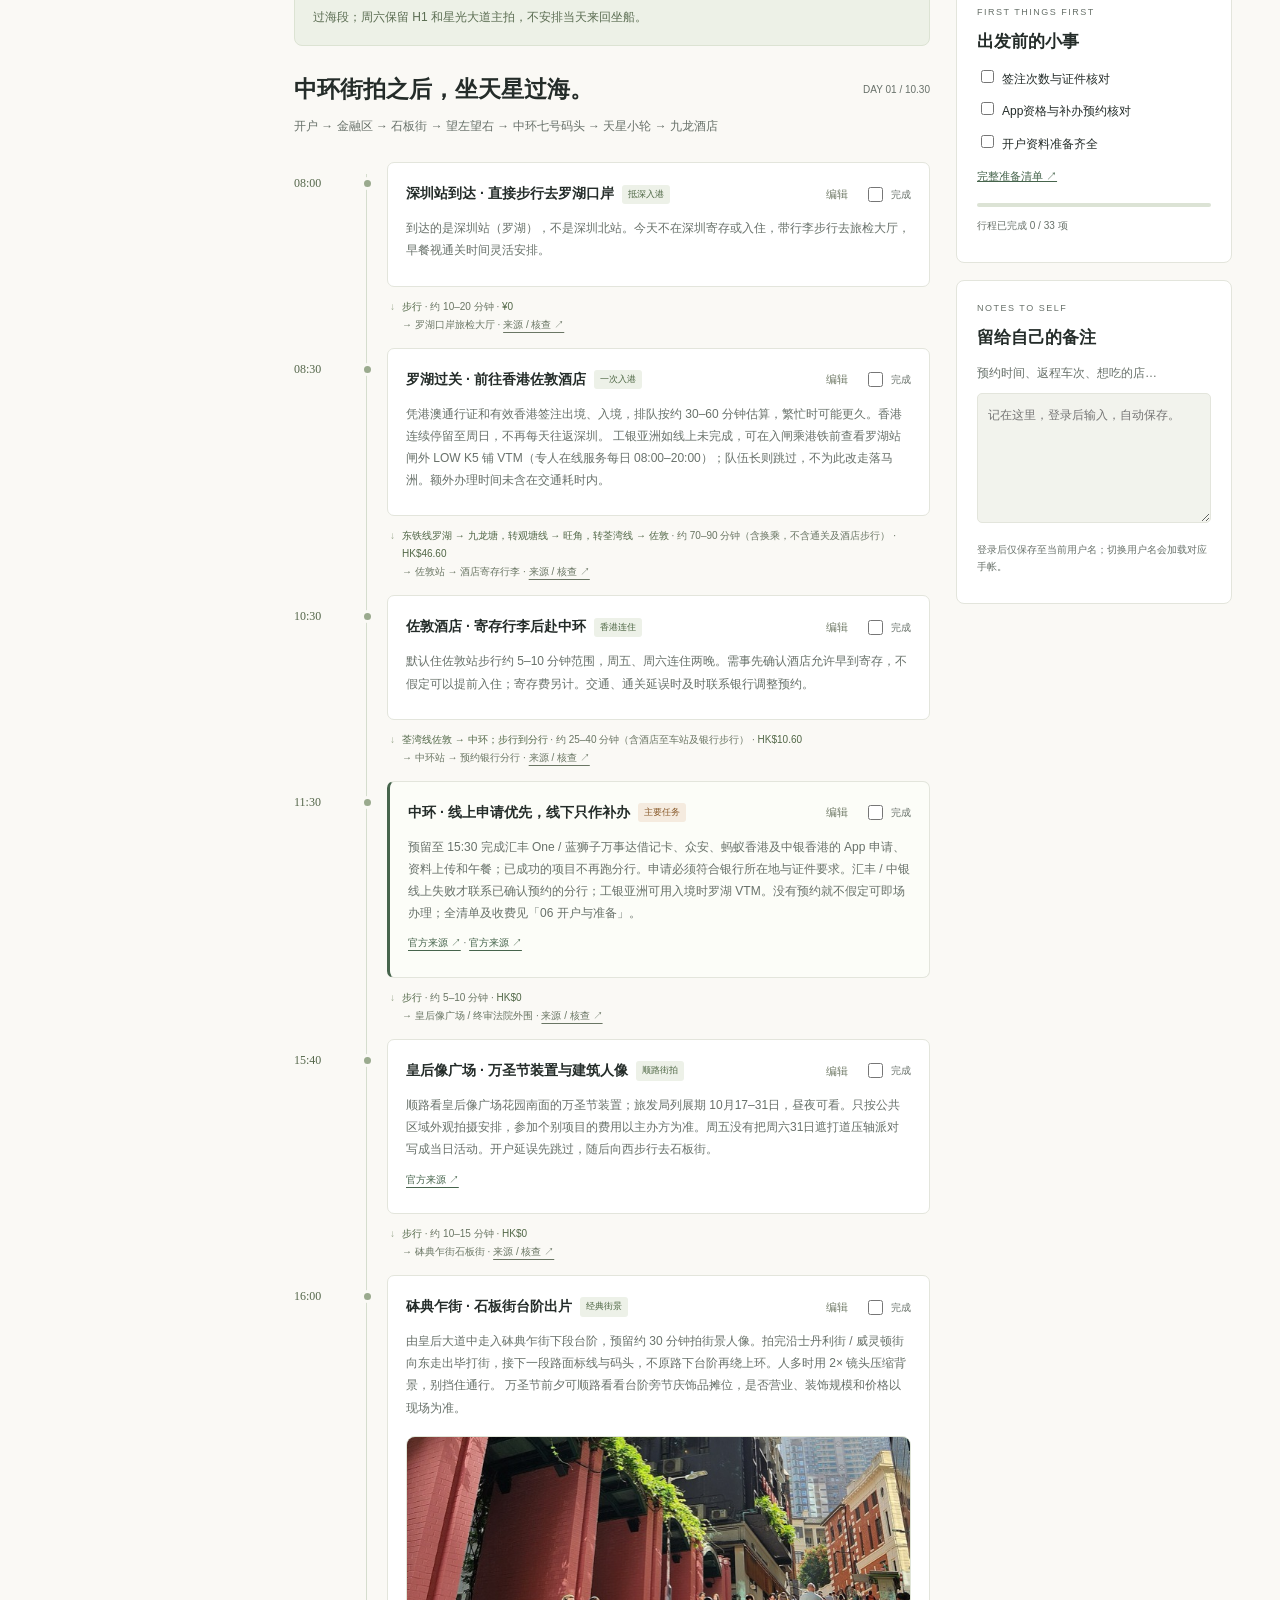
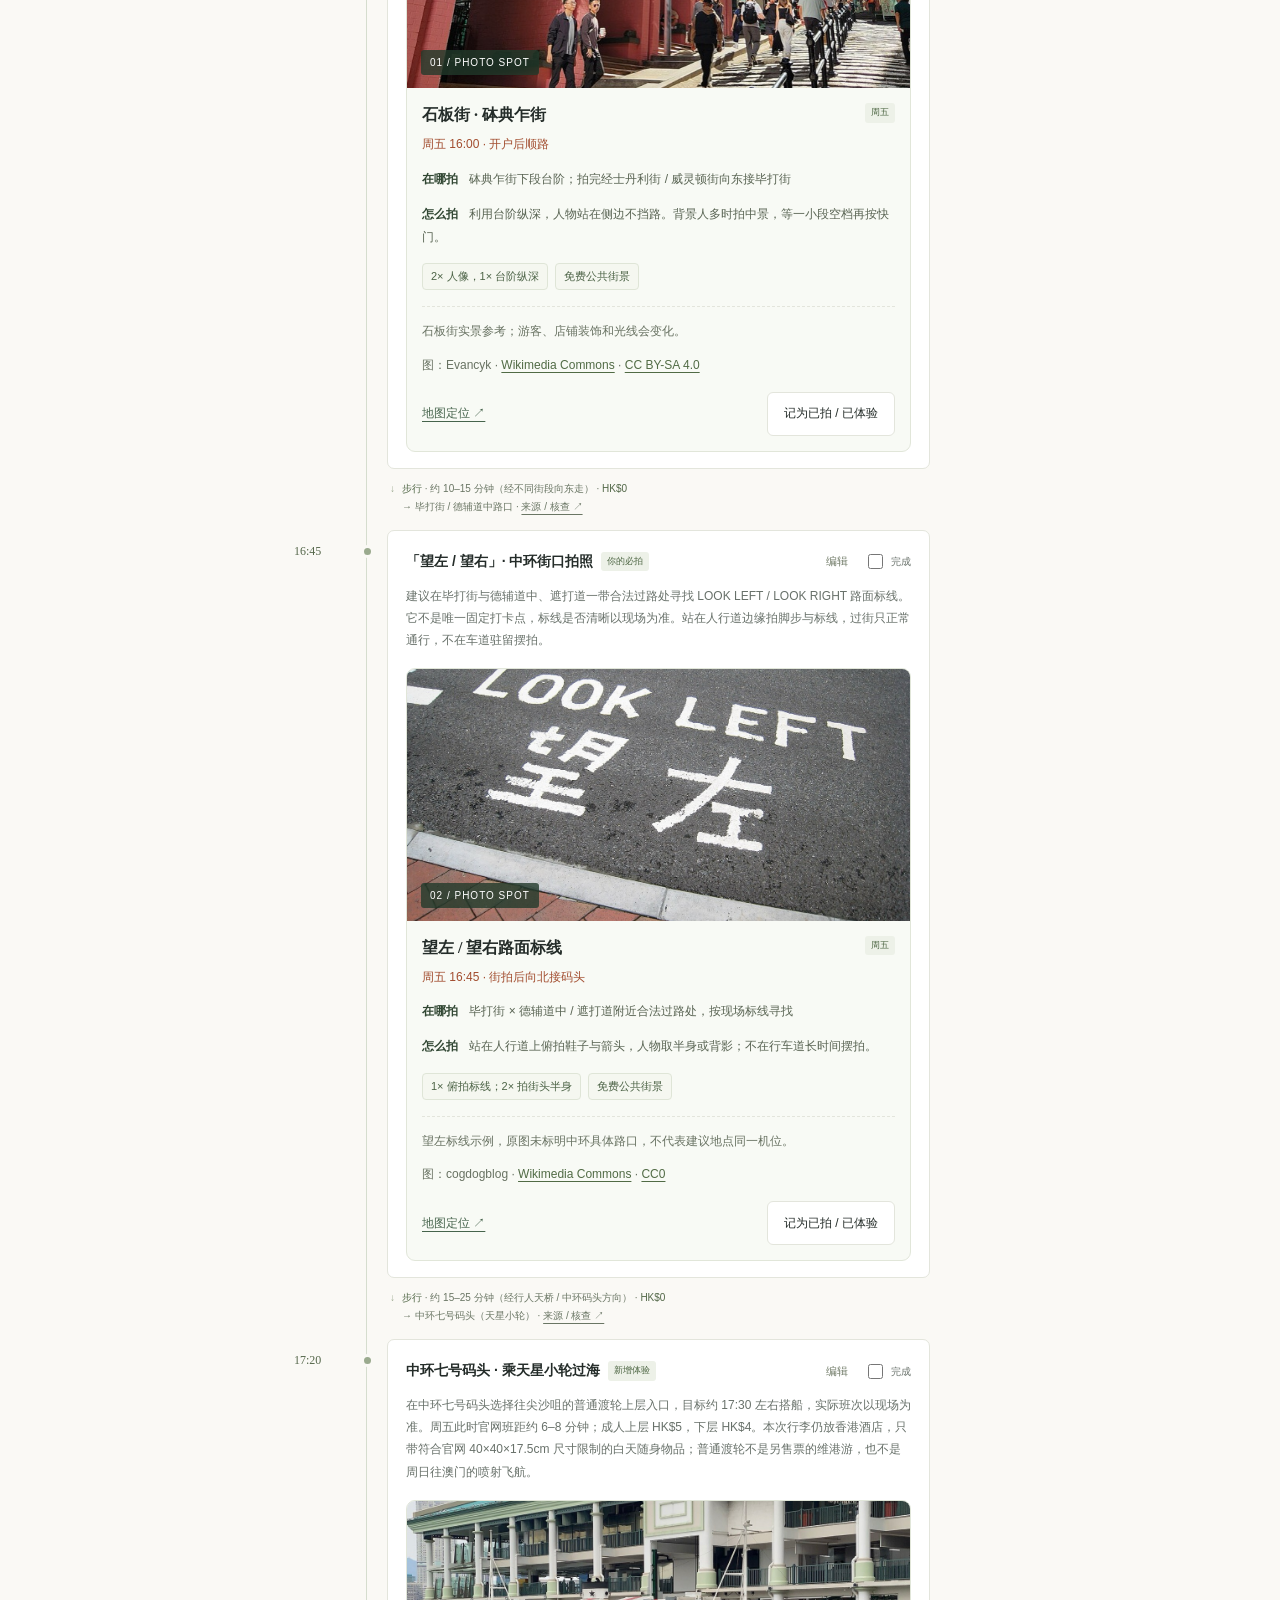
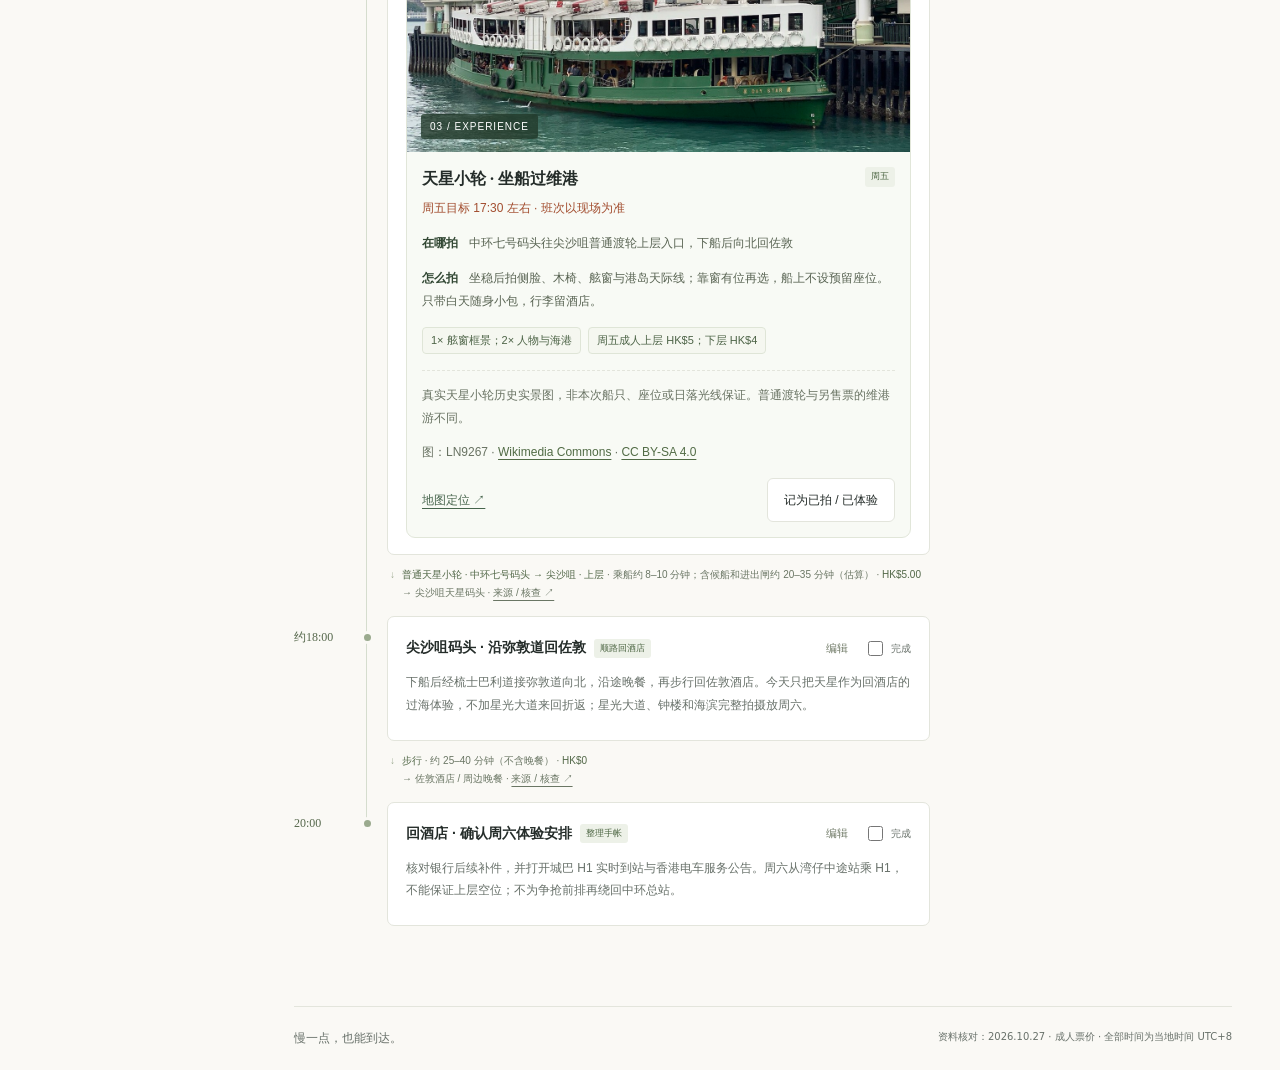
==== commit 7db81968: "Add username-scoped notebooks, admin management and Halloween travel guide" ====
--- a/index.html
+++ b/index.html
@@ -1,9 +1,10 @@
 <!doctype html>
-<html lang="zh-CN"><head><meta charset="UTF-8"><meta name="viewport" content="width=device-width, initial-scale=1"><meta name="theme-color" content="#faf9f5"><title>港澳漫游 · 四日旅行手帐</title><link rel="stylesheet" href="style.css"><script defer src="data.js"></script><script defer src="app.js"></script></head>
+<html lang="zh-CN"><head><meta charset="UTF-8"><meta name="viewport" content="width=device-width, initial-scale=1"><meta name="theme-color" content="#faf9f5"><title>港澳漫游 · 四日旅行手帐</title><link rel="stylesheet" href="style.css"><script defer src="data.js"></script><script defer src="guide-data.js"></script><script defer src="app.js"></script></head>
 <body><a class="skip" href="#main">跳到主要内容</a>
-<aside class="sidebar"><a class="brand" href="#itinerary"><span class="brand-mark">旅</span><span>港澳漫游<small>THE WEEKEND FIELD NOTES</small></span></a><div class="edition">TRAVEL PLANNER / 2026</div><nav aria-label="主导航"><a href="#itinerary" data-page="itinerary"><span>01</span>每日行程 <b>↗</b></a><a href="#photos" data-page="photos"><span>02</span>拍照与体验 <b>↗</b></a><a href="#transport" data-page="transport"><span>03</span>交通与预算 <b>↗</b></a><a href="#ports" data-page="ports"><span>04</span>口岸指南 <b>↗</b></a><a href="#stay" data-page="stay"><span>05</span>住在哪里 <b>↗</b></a><a href="#prepare" data-page="prepare"><span>06</span>开户与准备 <b>↗</b></a></nav><div class="side-trip"><div class="mini-route">深圳 <i>—</i> 香港 <i>—</i> 澳门 <i>—</i> 珠海</div><p>香港连住两晚，<br>澳门散步，珠海入梦。</p><span>10.30 — 11.02 / 4 DAYS</span></div><div class="side-bottom"><span class="dot"></span><span id="save-status" role="status">本地自动保存已开启</span><small>数据保存在当前浏览器，可导出备份</small></div></aside>
-<div class="workspace"><header class="topbar"><span>我的旅行手帐 <span class="slash">/</span> <span id="breadcrumb">每日行程</span></span><div class="tools"><button id="legacy-export" hidden>导出旧方案</button><button id="import-button">导入备份</button><input id="import-file" type="file" accept="application/json,.json" hidden><button id="export-button">导出备份 <span>↓</span></button><button class="primary small" id="save-button">保存手帐</button></div></header>
+<aside class="sidebar"><a class="brand" href="#itinerary"><span class="brand-mark">旅</span><span>港澳漫游<small>THE WEEKEND FIELD NOTES</small></span></a><div class="edition">TRAVEL PLANNER / 2026</div><nav aria-label="主导航"><a href="#itinerary" data-page="itinerary"><span>01</span>每日行程 <b>↗</b></a><a href="#photos" data-page="photos"><span>02</span>拍照与体验 <b>↗</b></a><a href="#transport" data-page="transport"><span>03</span>交通与预算 <b>↗</b></a><a href="#ports" data-page="ports"><span>04</span>口岸指南 <b>↗</b></a><a href="#stay" data-page="stay"><span>05</span>住在哪里 <b>↗</b></a><a href="#prepare" data-page="prepare"><span>06</span>开户与准备 <b>↗</b></a><a href="#essentials" data-page="essentials"><span>07</span>出行必看 <b>↗</b></a><a href="#users" data-page="users" id="admin-nav" hidden><span>08</span>用户管理 <b>↗</b></a></nav><div class="side-trip"><div class="mini-route">深圳 <i>—</i> 香港 <i>—</i> 澳门 <i>—</i> 珠海</div><p>香港连住两晚，<br>澳门散步，珠海入梦。</p><span>10.30 — 11.02 / 4 DAYS</span></div><div class="side-bottom"><span class="dot"></span><span id="save-status" role="status">初始攻略 · 写入前请输入用户名</span><small>每个用户名独立保存，可导出备份</small></div></aside>
+<div class="workspace"><header class="topbar"><span>我的旅行手帐 <span class="slash">/</span> <span id="breadcrumb">每日行程</span></span><div class="tools"><span id="account-status" role="status">访客 · 初始攻略</span><button id="account-button">输入用户名</button><button id="logout-button" hidden>退出</button><button id="legacy-export" hidden>导出旧本机备份</button><button id="import-button">导入备份</button><input id="import-file" type="file" accept="application/json,.json" hidden><button id="export-button">导出备份 <span>↓</span></button><button class="primary small" id="save-button">保存手帐</button></div></header>
 <main id="main" tabindex="-1"></main><footer>慢一点，也能到达。 <span>资料核对：2026.10.27 · 成人票价 · 全部时间为当地时间 UTC+8</span></footer></div>
 <div id="toast" role="status" aria-live="polite"></div>
 <dialog id="edit-dialog"><form id="edit-form"><div class="section-kicker">MAKE IT YOURS</div><h2>编辑行程安排</h2><label>时间<input name="time" required maxlength="50"></label><label>地点 / 事项<input name="title" required maxlength="120"></label><label>具体安排<textarea name="description" rows="4" required maxlength="2000"></textarea></label><label>我的备注<textarea name="note" rows="3" maxlength="2000"></textarea></label><p class="muted">调整时间后请自行检查交通衔接；交通票价保留官方来源。</p><div class="dialog-actions"><button type="button" id="cancel-edit">取消</button><button type="submit" class="primary">保存修改</button></div></form></dialog>
+<dialog id="login-dialog"><form id="login-form"><div class="section-kicker">YOUR OWN TRAVEL NOTES</div><h2>输入用户名，进入自己的手帐</h2><p class="muted">首次使用会建立独立空间；已有用户名会读取其修改。同名进入同一手帐，用户名不是密码，请勿保存敏感资料。</p><label for="username">用户名（最多8个字符）<input id="username" name="username" required maxlength="8" autocomplete="off" spellcheck="false" aria-describedby="username-help login-error"></label><p id="username-help" class="muted">支持字母、数字、汉字、下划线、短横线；不区分英文字母大小写。最多10个用户名。</p><p id="login-error" role="alert"></p><div class="dialog-actions"><button type="button" id="cancel-login">先看初始攻略</button><button type="submit" id="login-submit" class="primary">进入手帐</button></div></form></dialog>
 </body></html>
--- a/style.css
+++ b/style.css
@@ -9,3 +9,8 @@
 @media print{.photo-actions,.photo-entry{display:none}.photo-card{break-inside:avoid}}
 
 .event .time{overflow-wrap:anywhere;line-height:1.6}
+
+/* Seventh page and seasonal notes reuse the existing card and checklist layout. */
+.sidebar{overflow-y:auto}.side-trip{padding-top:24px}.edition{margin-top:30px}.side-bottom{margin-top:24px}.halloween-guide{margin:0 0 28px}.halloween-guide .section-top{margin-top:8px}.seasonal{border-top:3px solid #a24d2f;background:#fffaf2}.season-date{color:var(--orange)!important;font-weight:600}.halloween-guide details .cards{margin-top:18px}.bank-card .number{display:block;margin-bottom:10px}.bank-card p strong{color:var(--ink);display:block;margin-bottom:4px}.bank-card .checklist{border-top:1px solid var(--line);padding-top:14px;margin-bottom:0}.bank-card .tag{white-space:normal}.vtm-locations{display:flex;gap:8px 16px;flex-wrap:wrap}.vtm-locations p{flex-basis:100%}.packing-card .checklist{margin:0 0 10px;font-weight:600}.packing-card .checklist label{min-height:44px;align-items:center}.essentials-banner{background:#e6eadf;border:1px solid #d9dfcf;border-radius:10px;padding:28px}.essentials-banner h2{font-size:28px;font-weight:500;margin:12px 0}.essentials-banner p{font-size:13px;color:var(--muted)}.law-grid .card{border-left:3px solid #a24d2f}.sources article+article{border-top:1px solid var(--line);padding-top:14px}.sr-only{position:absolute;width:1px;height:1px;padding:0;margin:-1px;overflow:hidden;clip:rect(0,0,0,0);white-space:nowrap;border:0}tbody th[scope=row]{background:white;white-space:normal;min-width:145px;border-top:1px solid var(--line);vertical-align:top;font-size:12px}.card{overflow-wrap:anywhere}.card .source-line{line-height:2}.section-top .map-link{white-space:normal}.checklist label{min-height:44px}@media(max-width:700px){.sidebar{overflow:visible}.essentials-banner{padding:22px}.essentials-banner h2{font-size:25px}.section-top{flex-wrap:wrap}.bank-card .number{font-size:22px}.halloween-guide .section-top span{font-size:11px}}
+[hidden]{display:none!important}#account-status{font-size:11px;color:var(--green);align-self:center;overflow-wrap:anywhere}.tools{max-width:100%}.topbar{min-height:83px;height:auto;padding-top:14px;padding-bottom:14px;gap:14px}#login-error{color:#913b2c;font-size:13px}#login-dialog p{line-height:1.8}#trip-note[readonly],[data-budget][readonly]{background:#f2f3ed;cursor:pointer}@media(max-width:700px){#account-status{width:100%;text-align:right}.tools button{min-height:44px}.topbar{padding-top:10px;padding-bottom:10px}}
+h1{text-wrap:balance}
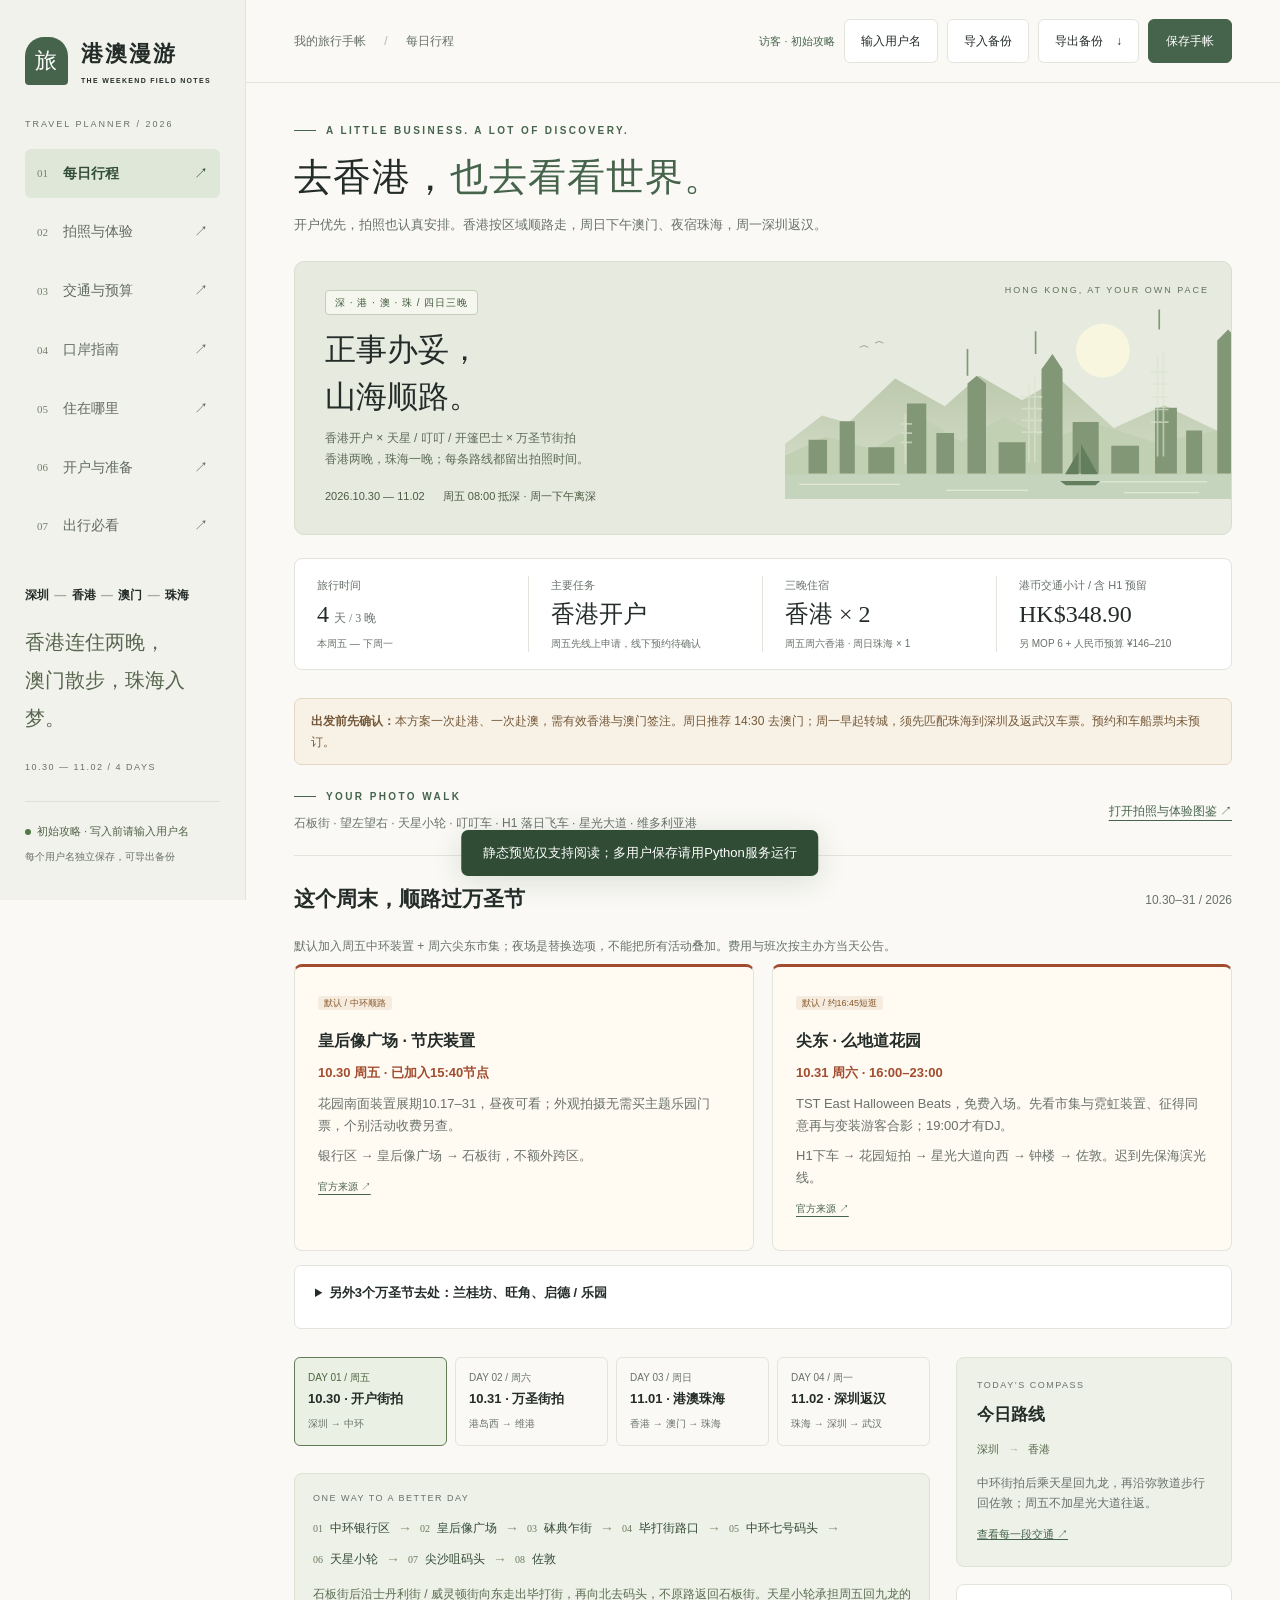
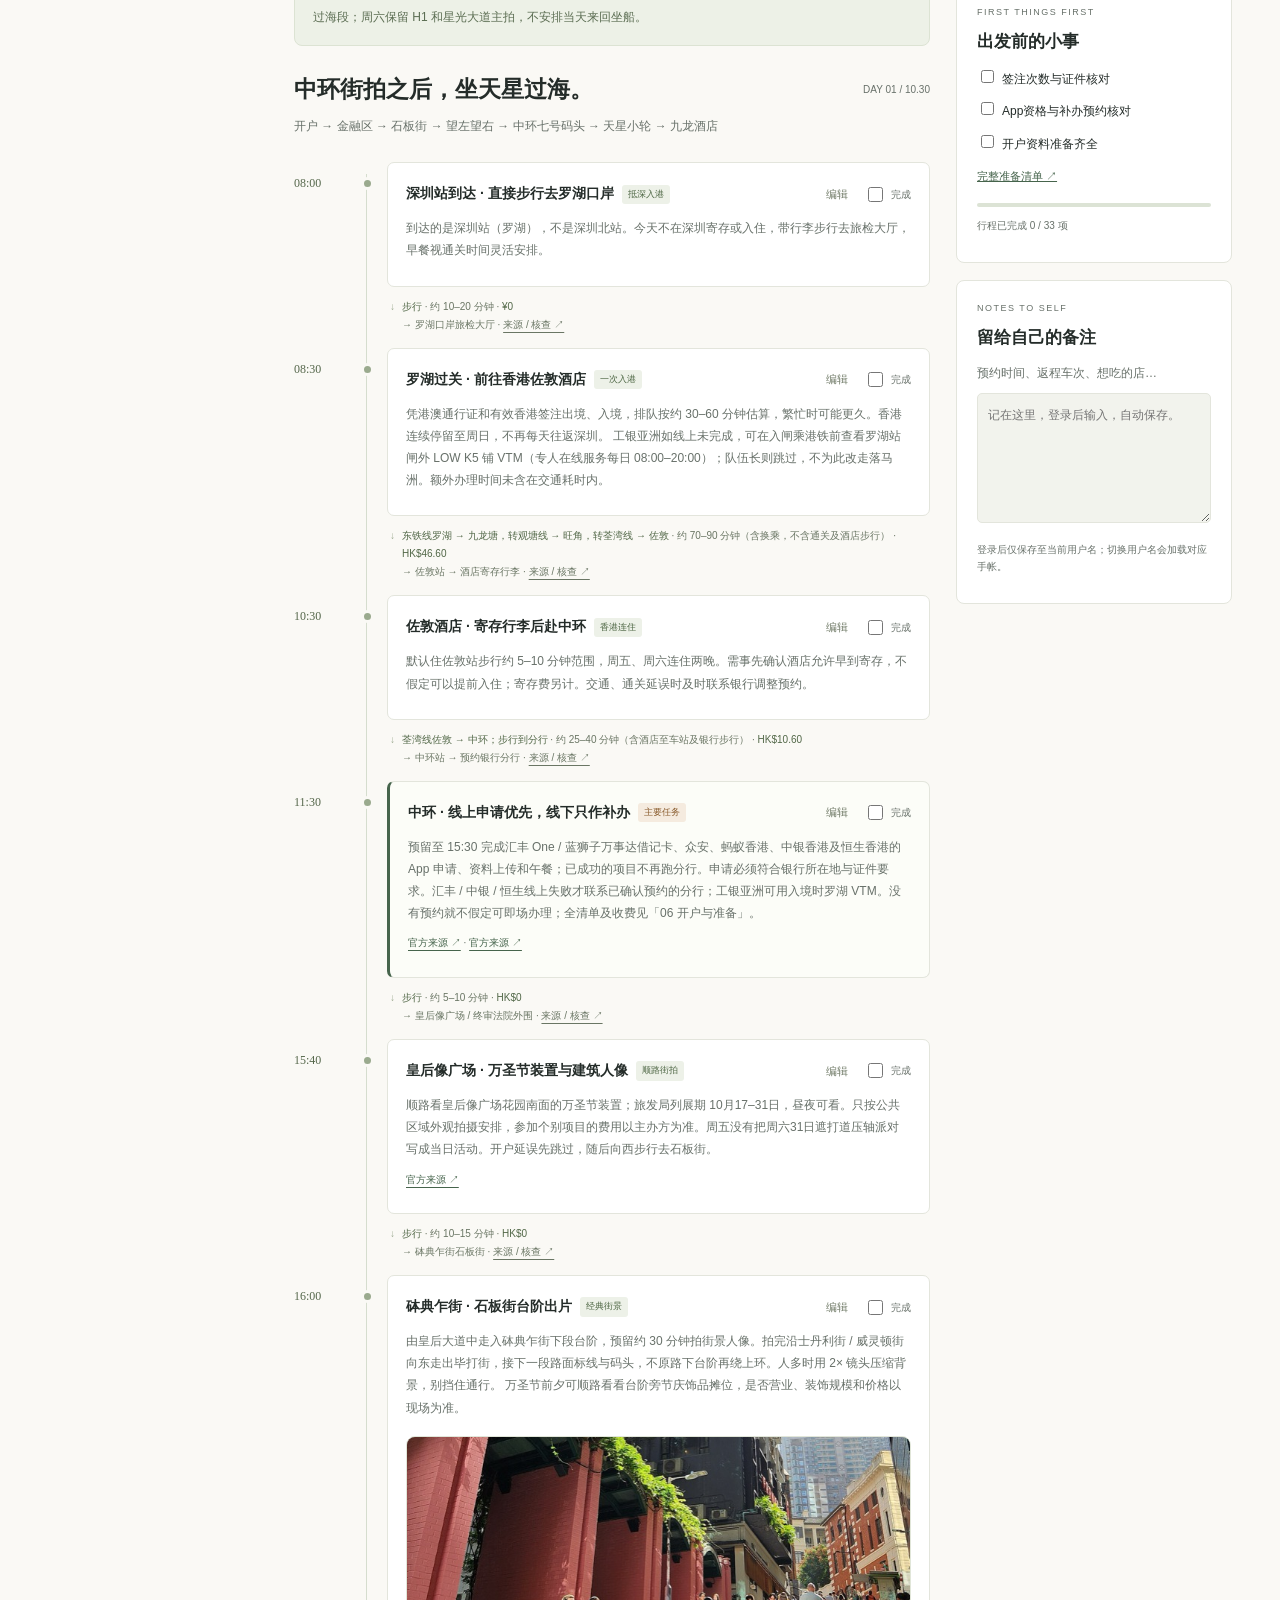
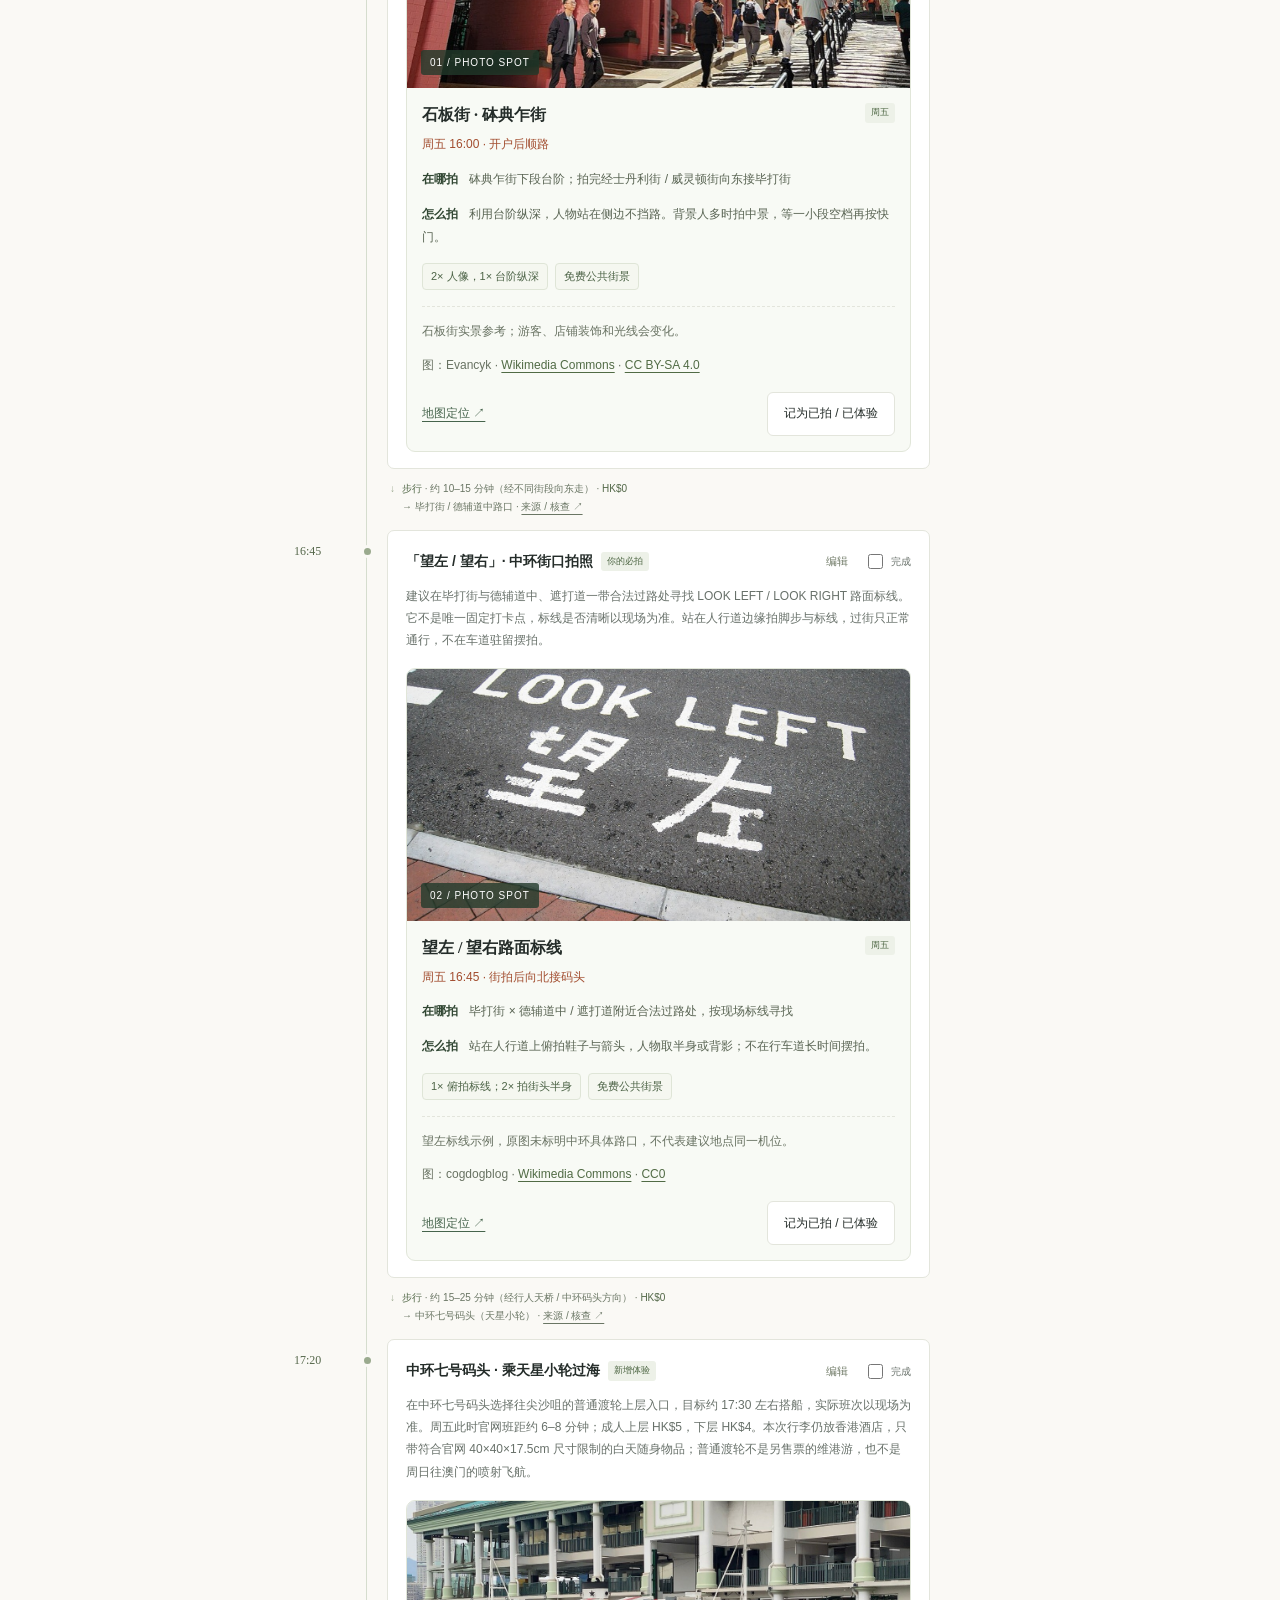
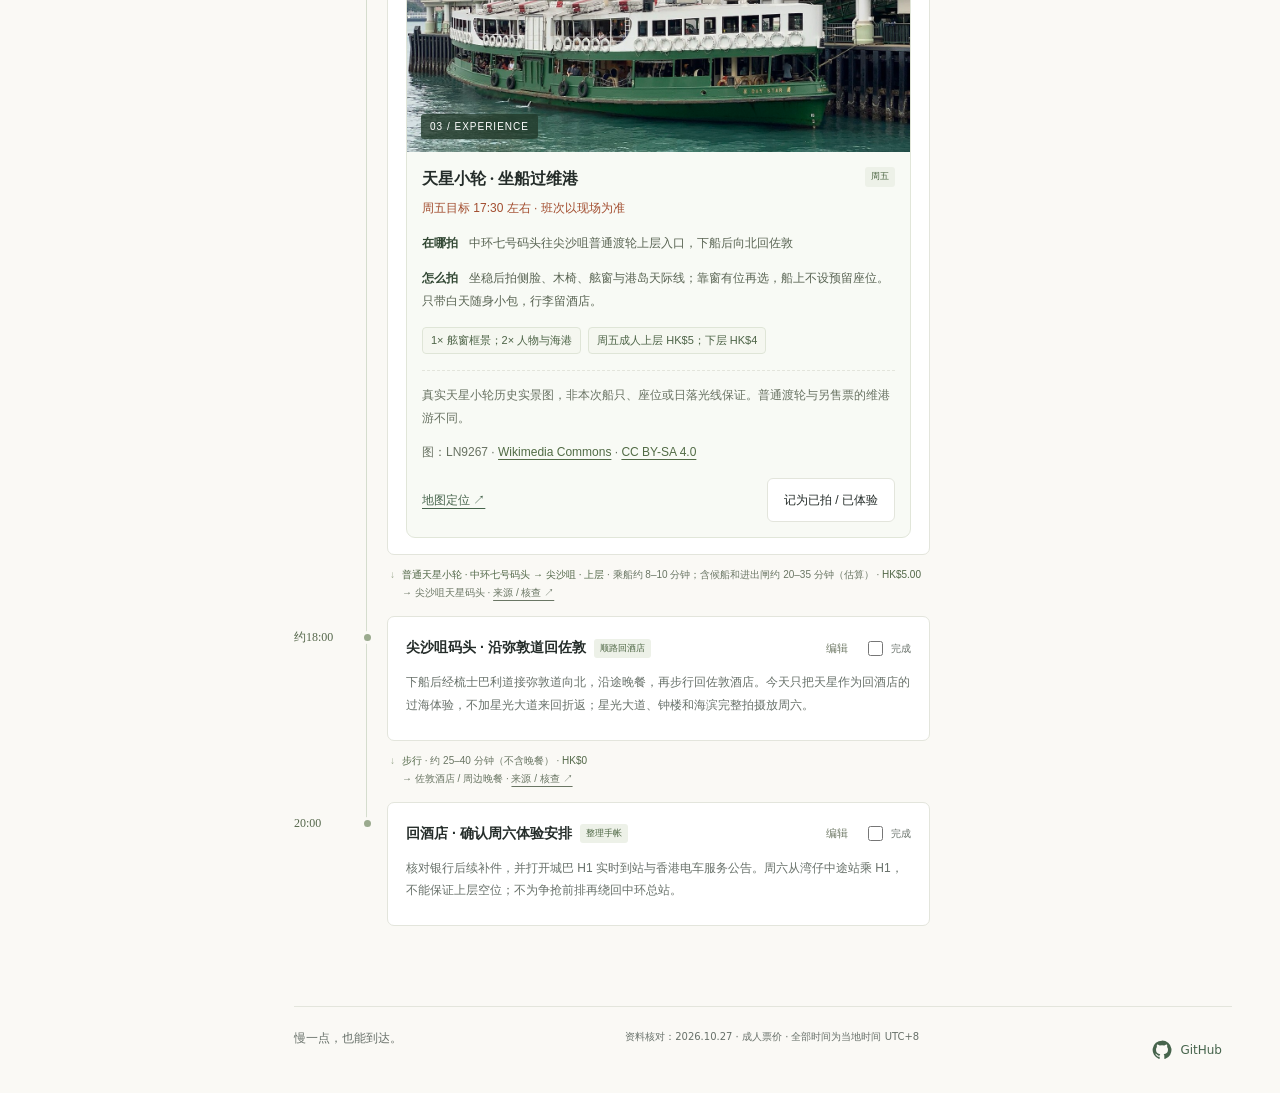
==== commit e4e5fd0f: "Add Hang Seng bank, GitHub link and configurable administrator" ====
--- a/index.html
+++ b/index.html
@@ -3,7 +3,7 @@
 <body><a class="skip" href="#main">跳到主要内容</a>
 <aside class="sidebar"><a class="brand" href="#itinerary"><span class="brand-mark">旅</span><span>港澳漫游<small>THE WEEKEND FIELD NOTES</small></span></a><div class="edition">TRAVEL PLANNER / 2026</div><nav aria-label="主导航"><a href="#itinerary" data-page="itinerary"><span>01</span>每日行程 <b>↗</b></a><a href="#photos" data-page="photos"><span>02</span>拍照与体验 <b>↗</b></a><a href="#transport" data-page="transport"><span>03</span>交通与预算 <b>↗</b></a><a href="#ports" data-page="ports"><span>04</span>口岸指南 <b>↗</b></a><a href="#stay" data-page="stay"><span>05</span>住在哪里 <b>↗</b></a><a href="#prepare" data-page="prepare"><span>06</span>开户与准备 <b>↗</b></a><a href="#essentials" data-page="essentials"><span>07</span>出行必看 <b>↗</b></a><a href="#users" data-page="users" id="admin-nav" hidden><span>08</span>用户管理 <b>↗</b></a></nav><div class="side-trip"><div class="mini-route">深圳 <i>—</i> 香港 <i>—</i> 澳门 <i>—</i> 珠海</div><p>香港连住两晚，<br>澳门散步，珠海入梦。</p><span>10.30 — 11.02 / 4 DAYS</span></div><div class="side-bottom"><span class="dot"></span><span id="save-status" role="status">初始攻略 · 写入前请输入用户名</span><small>每个用户名独立保存，可导出备份</small></div></aside>
 <div class="workspace"><header class="topbar"><span>我的旅行手帐 <span class="slash">/</span> <span id="breadcrumb">每日行程</span></span><div class="tools"><span id="account-status" role="status">访客 · 初始攻略</span><button id="account-button">输入用户名</button><button id="logout-button" hidden>退出</button><button id="legacy-export" hidden>导出旧本机备份</button><button id="import-button">导入备份</button><input id="import-file" type="file" accept="application/json,.json" hidden><button id="export-button">导出备份 <span>↓</span></button><button class="primary small" id="save-button">保存手帐</button></div></header>
-<main id="main" tabindex="-1"></main><footer>慢一点，也能到达。 <span>资料核对：2026.10.27 · 成人票价 · 全部时间为当地时间 UTC+8</span></footer></div>
+<main id="main" tabindex="-1"></main><footer>慢一点，也能到达。 <span>资料核对：2026.10.27 · 成人票价 · 全部时间为当地时间 UTC+8</span><a class="github-link" href="https://github.com/PersevereW/travel2HK" target="_blank" rel="noopener noreferrer" aria-label="在GitHub查看项目源码（新窗口）"><svg viewBox="0 0 24 24" width="20" height="20" aria-hidden="true" focusable="false"><path fill="currentColor" d="M12 .75a11.25 11.25 0 0 0-3.558 21.923c.563.104.773-.244.773-.543 0-.267-.01-1.153-.015-2.093-3.132.68-3.793-1.328-3.793-1.328-.512-1.3-1.25-1.646-1.25-1.646-1.022-.698.078-.684.078-.684 1.13.08 1.724 1.16 1.724 1.16 1.005 1.723 2.637 1.225 3.28.937.103-.728.393-1.225.715-1.507-2.5-.284-5.128-1.25-5.128-5.564 0-1.23.44-2.234 1.16-3.022-.117-.284-.503-1.43.11-2.98 0 0 .944-.302 3.094 1.154a10.8 10.8 0 0 1 5.63 0c2.148-1.456 3.09-1.153 3.09-1.153.615 1.55.23 2.695.113 2.98.722.787 1.158 1.79 1.158 3.02 0 4.327-2.633 5.277-5.14 5.556.405.35.766 1.042.766 2.1 0 1.517-.014 2.74-.014 3.113 0 .3.203.652.775.542A11.25 11.25 0 0 0 12 .75Z"/></svg><span>GitHub</span></a></footer></div>
 <div id="toast" role="status" aria-live="polite"></div>
 <dialog id="edit-dialog"><form id="edit-form"><div class="section-kicker">MAKE IT YOURS</div><h2>编辑行程安排</h2><label>时间<input name="time" required maxlength="50"></label><label>地点 / 事项<input name="title" required maxlength="120"></label><label>具体安排<textarea name="description" rows="4" required maxlength="2000"></textarea></label><label>我的备注<textarea name="note" rows="3" maxlength="2000"></textarea></label><p class="muted">调整时间后请自行检查交通衔接；交通票价保留官方来源。</p><div class="dialog-actions"><button type="button" id="cancel-edit">取消</button><button type="submit" class="primary">保存修改</button></div></form></dialog>
 <dialog id="login-dialog"><form id="login-form"><div class="section-kicker">YOUR OWN TRAVEL NOTES</div><h2>输入用户名，进入自己的手帐</h2><p class="muted">首次使用会建立独立空间；已有用户名会读取其修改。同名进入同一手帐，用户名不是密码，请勿保存敏感资料。</p><label for="username">用户名（最多8个字符）<input id="username" name="username" required maxlength="8" autocomplete="off" spellcheck="false" aria-describedby="username-help login-error"></label><p id="username-help" class="muted">支持字母、数字、汉字、下划线、短横线；不区分英文字母大小写。最多10个用户名。</p><p id="login-error" role="alert"></p><div class="dialog-actions"><button type="button" id="cancel-login">先看初始攻略</button><button type="submit" id="login-submit" class="primary">进入手帐</button></div></form></dialog>
--- a/style.css
+++ b/style.css
@@ -14,3 +14,4 @@
 .sidebar{overflow-y:auto}.side-trip{padding-top:24px}.edition{margin-top:30px}.side-bottom{margin-top:24px}.halloween-guide{margin:0 0 28px}.halloween-guide .section-top{margin-top:8px}.seasonal{border-top:3px solid #a24d2f;background:#fffaf2}.season-date{color:var(--orange)!important;font-weight:600}.halloween-guide details .cards{margin-top:18px}.bank-card .number{display:block;margin-bottom:10px}.bank-card p strong{color:var(--ink);display:block;margin-bottom:4px}.bank-card .checklist{border-top:1px solid var(--line);padding-top:14px;margin-bottom:0}.bank-card .tag{white-space:normal}.vtm-locations{display:flex;gap:8px 16px;flex-wrap:wrap}.vtm-locations p{flex-basis:100%}.packing-card .checklist{margin:0 0 10px;font-weight:600}.packing-card .checklist label{min-height:44px;align-items:center}.essentials-banner{background:#e6eadf;border:1px solid #d9dfcf;border-radius:10px;padding:28px}.essentials-banner h2{font-size:28px;font-weight:500;margin:12px 0}.essentials-banner p{font-size:13px;color:var(--muted)}.law-grid .card{border-left:3px solid #a24d2f}.sources article+article{border-top:1px solid var(--line);padding-top:14px}.sr-only{position:absolute;width:1px;height:1px;padding:0;margin:-1px;overflow:hidden;clip:rect(0,0,0,0);white-space:nowrap;border:0}tbody th[scope=row]{background:white;white-space:normal;min-width:145px;border-top:1px solid var(--line);vertical-align:top;font-size:12px}.card{overflow-wrap:anywhere}.card .source-line{line-height:2}.section-top .map-link{white-space:normal}.checklist label{min-height:44px}@media(max-width:700px){.sidebar{overflow:visible}.essentials-banner{padding:22px}.essentials-banner h2{font-size:25px}.section-top{flex-wrap:wrap}.bank-card .number{font-size:22px}.halloween-guide .section-top span{font-size:11px}}
 [hidden]{display:none!important}#account-status{font-size:11px;color:var(--green);align-self:center;overflow-wrap:anywhere}.tools{max-width:100%}.topbar{min-height:83px;height:auto;padding-top:14px;padding-bottom:14px;gap:14px}#login-error{color:#913b2c;font-size:13px}#login-dialog p{line-height:1.8}#trip-note[readonly],[data-budget][readonly]{background:#f2f3ed;cursor:pointer}@media(max-width:700px){#account-status{width:100%;text-align:right}.tools button{min-height:44px}.topbar{padding-top:10px;padding-bottom:10px}}
 h1{text-wrap:balance}
+.github-link{display:inline-flex;align-items:center;justify-content:center;gap:8px;min-height:44px;padding:0 10px;color:var(--green);text-decoration:none;font-family:system-ui;font-size:12px;white-space:nowrap}.github-link:hover{background:var(--light);border-radius:6px}.github-link span{font:inherit}.github-link svg{flex-shrink:0}@media(max-width:700px){footer .github-link{margin-top:10px}}
